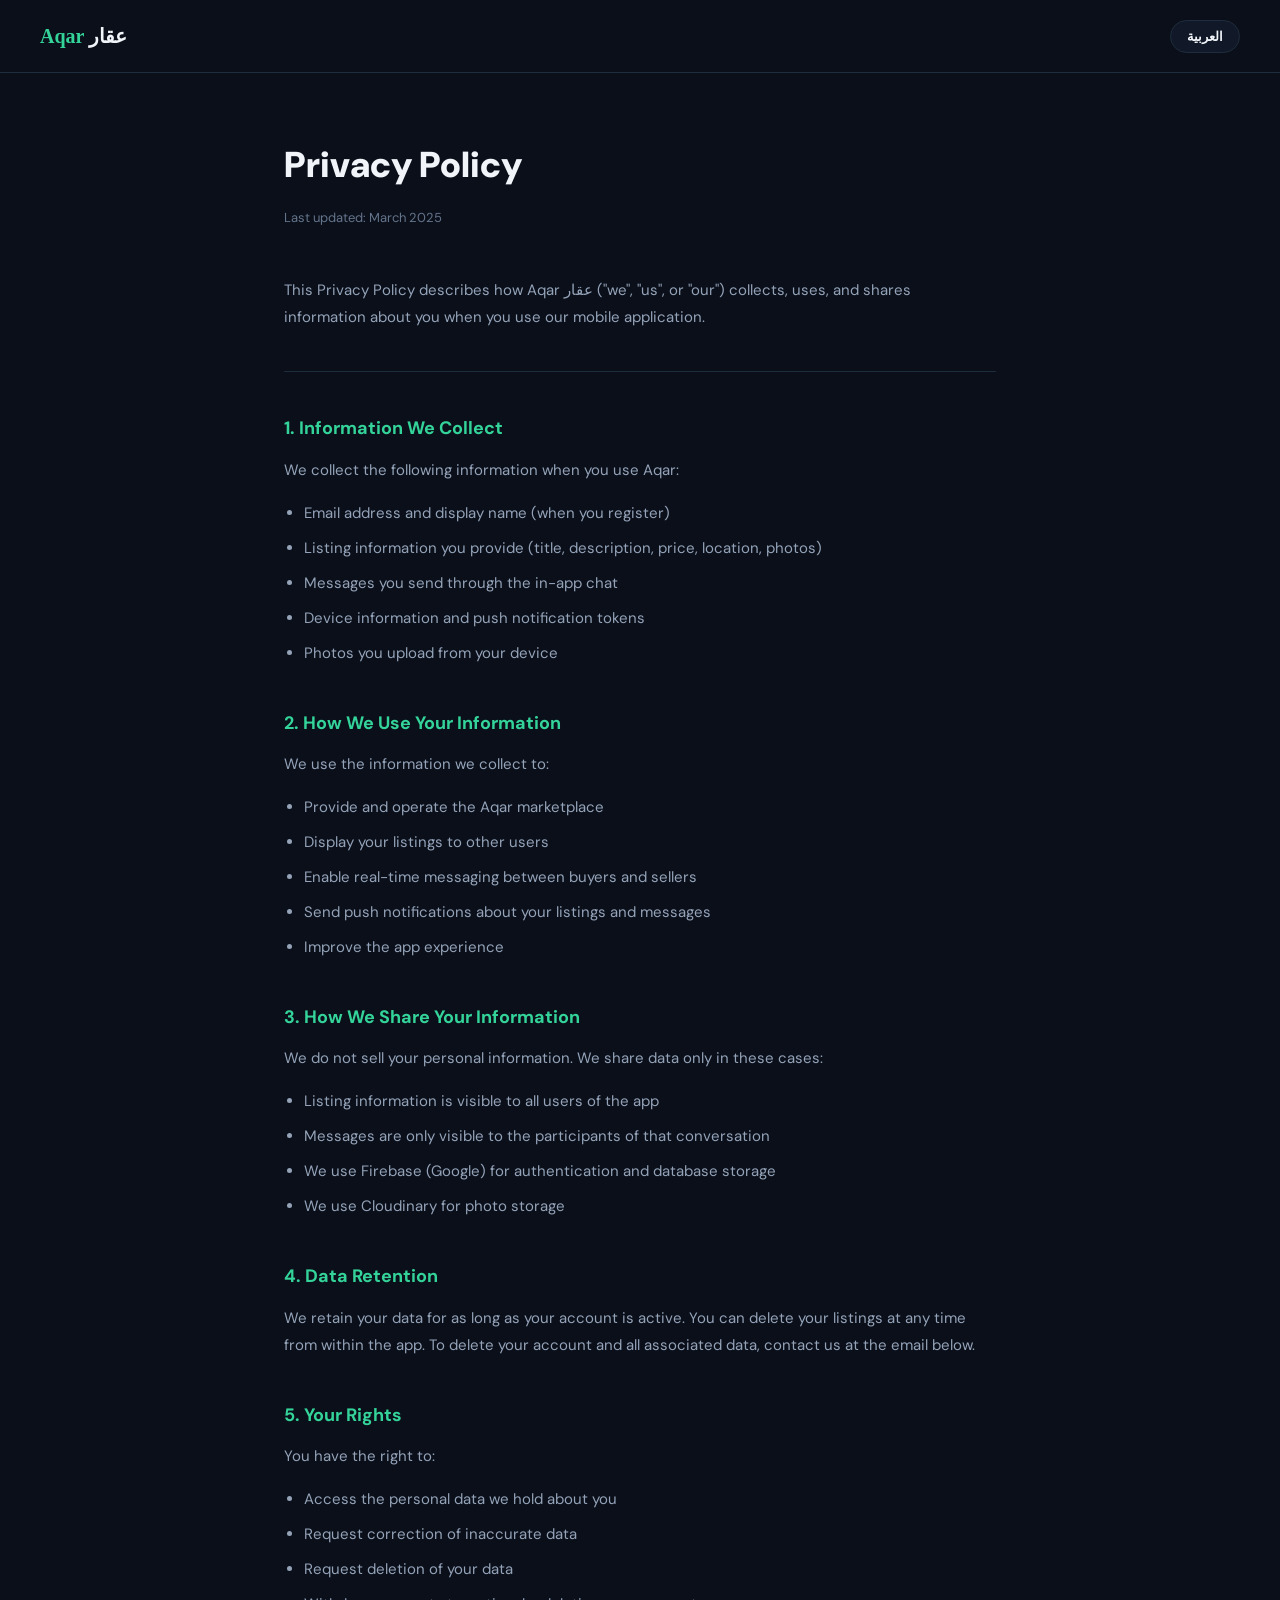
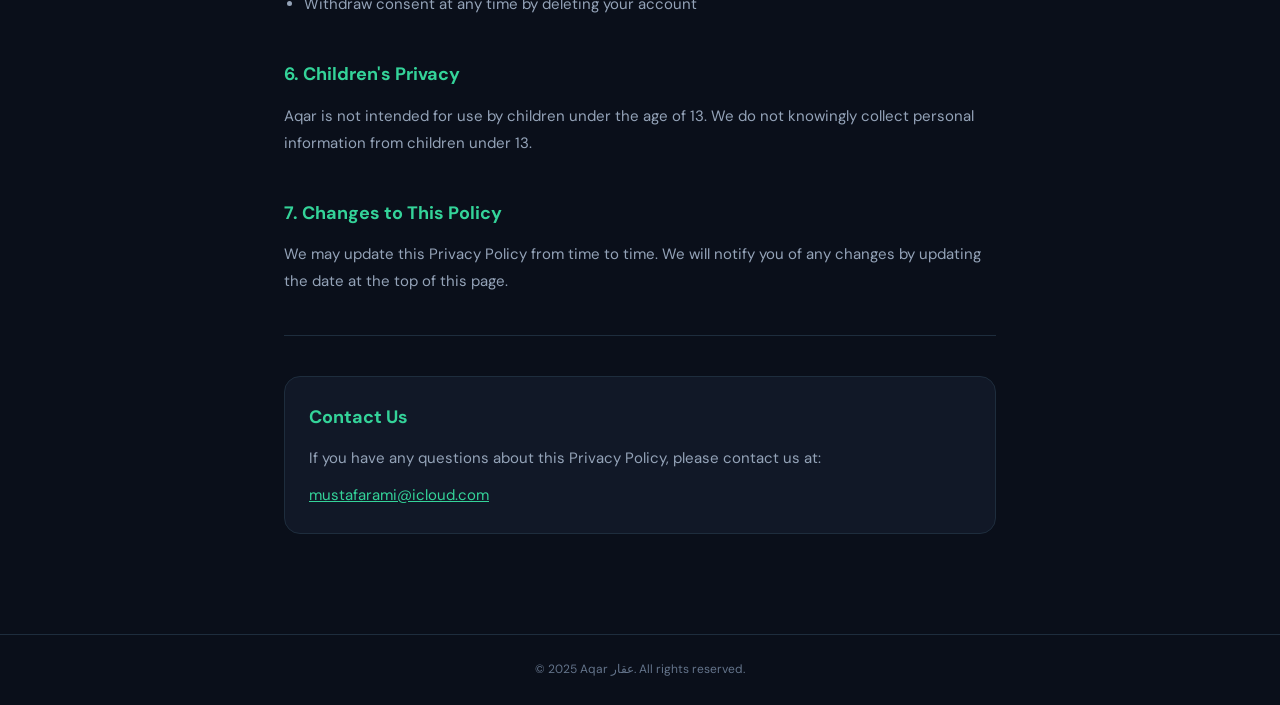
==== privacy.html @ ce07e8a4 "Add privacy policy" ====
<!DOCTYPE html>
<html lang="en" dir="ltr">
<head>
  <meta charset="UTF-8" />
  <meta name="viewport" content="width=device-width, initial-scale=1.0" />
  <title>Privacy Policy — Aqar عقار</title>
  <link href="https://fonts.googleapis.com/css2?family=DM+Sans:wght@300;400;500;600;700&family=Noto+Kufi+Arabic:wght@400;600;700&display=swap" rel="stylesheet">
  <style>
    *, *::before, *::after { box-sizing: border-box; margin: 0; padding: 0; }

    :root {
      --bg: #0a0f1a;
      --card: #111827;
      --border: #1e2d3d;
      --primary: #34d399;
      --text: #f1f5f9;
      --muted: #64748b;
    }

    body {
      background: var(--bg);
      color: var(--text);
      font-family: 'DM Sans', sans-serif;
      line-height: 1.8;
    }

    body.ar {
      font-family: 'Noto Kufi Arabic', sans-serif;
      direction: rtl;
    }

    nav {
      display: flex; align-items: center; justify-content: space-between;
      padding: 18px 40px;
      background: rgba(10,15,26,0.95);
      border-bottom: 1px solid var(--border);
      direction: ltr;
    }

    .nav-logo {
      font-family: 'Georgia', serif;
      font-size: 20px; font-weight: 900;
      color: var(--primary); text-decoration: none;
    }
    .nav-logo span { color: var(--text); }

    .lang-btn {
      background: var(--card); border: 1px solid var(--border);
      color: var(--text); padding: 7px 16px; border-radius: 100px;
      font-size: 13px; font-weight: 600; cursor: pointer;
      font-family: inherit;
    }
    .lang-btn:hover { border-color: var(--primary); }

    .container {
      max-width: 760px;
      margin: 0 auto;
      padding: 60px 24px 100px;
    }

    .page-title {
      font-size: 36px; font-weight: 900;
      margin-bottom: 8px; color: var(--text);
    }

    .page-date {
      font-size: 13px; color: var(--muted);
      margin-bottom: 48px;
    }

    h2 {
      font-size: 18px; font-weight: 700;
      color: var(--primary);
      margin-top: 40px; margin-bottom: 12px;
    }

    p {
      font-size: 15px; color: #94a3b8;
      margin-bottom: 16px;
    }

    ul {
      margin: 0 0 16px 20px;
      color: #94a3b8;
      font-size: 15px;
    }
    body.ar ul { margin: 0 20px 16px 0; }

    li { margin-bottom: 8px; }

    .divider {
      border: none;
      border-top: 1px solid var(--border);
      margin: 40px 0;
    }

    a { color: var(--primary); }

    .contact-box {
      background: var(--card);
      border: 1px solid var(--border);
      border-radius: 16px;
      padding: 24px;
      margin-top: 40px;
    }

    .contact-box p { margin: 0; }

    footer {
      text-align: center;
      padding: 24px;
      border-top: 1px solid var(--border);
      font-size: 12px;
      color: var(--muted);
    }
  </style>
</head>
<body>

  <nav>
    <a href="index.html" class="nav-logo">Aqar <span>عقار</span></a>
    <button class="lang-btn" onclick="toggleLang()" id="langBtn">العربية</button>
  </nav>

  <div class="container">

    <div class="page-title" data-en="Privacy Policy" data-ar="سياسة الخصوصية">Privacy Policy</div>
    <div class="page-date" data-en="Last updated: March 2025" data-ar="آخر تحديث: مارس 2025">Last updated: March 2025</div>

    <p data-en="This Privacy Policy describes how Aqar عقار ('we', 'us', or 'our') collects, uses, and shares information about you when you use our mobile application." data-ar="تصف سياسة الخصوصية هذه كيفية جمع تطبيق عقار ('نحن') للمعلومات واستخدامها ومشاركتها عند استخدامك للتطبيق.">
      This Privacy Policy describes how Aqar عقار ("we", "us", or "our") collects, uses, and shares information about you when you use our mobile application.
    </p>

    <hr class="divider" />

    <h2 data-en="1. Information We Collect" data-ar="1. المعلومات التي نجمعها">1. Information We Collect</h2>
    <p data-en="We collect the following information when you use Aqar:" data-ar="نجمع المعلومات التالية عند استخدامك لعقار:">We collect the following information when you use Aqar:</p>
    <ul>
      <li data-en="Email address and display name (when you register)" data-ar="عنوان البريد الإلكتروني والاسم المعروض (عند التسجيل)">Email address and display name (when you register)</li>
      <li data-en="Listing information you provide (title, description, price, location, photos)" data-ar="معلومات الإعلان التي تقدمها (العنوان، الوصف، السعر، الموقع، الصور)">Listing information you provide (title, description, price, location, photos)</li>
      <li data-en="Messages you send through the in-app chat" data-ar="الرسائل التي ترسلها عبر المحادثات داخل التطبيق">Messages you send through the in-app chat</li>
      <li data-en="Device information and push notification tokens" data-ar="معلومات الجهاز ورموز الإشعارات">Device information and push notification tokens</li>
      <li data-en="Photos you upload from your device" data-ar="الصور التي تحملها من جهازك">Photos you upload from your device</li>
    </ul>

    <h2 data-en="2. How We Use Your Information" data-ar="2. كيف نستخدم معلوماتك">2. How We Use Your Information</h2>
    <p data-en="We use the information we collect to:" data-ar="نستخدم المعلومات التي نجمعها من أجل:">We use the information we collect to:</p>
    <ul>
      <li data-en="Provide and operate the Aqar marketplace" data-ar="تقديم وتشغيل منصة عقار">Provide and operate the Aqar marketplace</li>
      <li data-en="Display your listings to other users" data-ar="عرض إعلاناتك للمستخدمين الآخرين">Display your listings to other users</li>
      <li data-en="Enable real-time messaging between buyers and sellers" data-ar="تمكين المراسلة الفورية بين المشترين والبائعين">Enable real-time messaging between buyers and sellers</li>
      <li data-en="Send push notifications about your listings and messages" data-ar="إرسال إشعارات حول إعلاناتك ورسائلك">Send push notifications about your listings and messages</li>
      <li data-en="Improve the app experience" data-ar="تحسين تجربة التطبيق">Improve the app experience</li>
    </ul>

    <h2 data-en="3. How We Share Your Information" data-ar="3. كيف نشارك معلوماتك">3. How We Share Your Information</h2>
    <p data-en="We do not sell your personal information. We share data only in these cases:" data-ar="لا نبيع معلوماتك الشخصية. نشارك البيانات فقط في هذه الحالات:">We do not sell your personal information. We share data only in these cases:</p>
    <ul>
      <li data-en="Listing information is visible to all users of the app" data-ar="معلومات الإعلان مرئية لجميع مستخدمي التطبيق">Listing information is visible to all users of the app</li>
      <li data-en="Messages are only visible to the participants of that conversation" data-ar="الرسائل مرئية فقط للمشاركين في تلك المحادثة">Messages are only visible to the participants of that conversation</li>
      <li data-en="We use Firebase (Google) for authentication and database storage" data-ar="نستخدم Firebase (Google) للمصادقة وتخزين البيانات">We use Firebase (Google) for authentication and database storage</li>
      <li data-en="We use Cloudinary for photo storage" data-ar="نستخدم Cloudinary لتخزين الصور">We use Cloudinary for photo storage</li>
    </ul>

    <h2 data-en="4. Data Retention" data-ar="4. الاحتفاظ بالبيانات">4. Data Retention</h2>
    <p data-en="We retain your data for as long as your account is active. You can delete your listings at any time from within the app. To delete your account and all associated data, contact us at the email below." data-ar="نحتفظ ببياناتك طالما حسابك نشط. يمكنك حذف إعلاناتك في أي وقت من داخل التطبيق. لحذف حسابك وجميع بياناتك، تواصل معنا عبر البريد الإلكتروني أدناه.">
      We retain your data for as long as your account is active. You can delete your listings at any time from within the app. To delete your account and all associated data, contact us at the email below.
    </p>

    <h2 data-en="5. Your Rights" data-ar="5. حقوقك">5. Your Rights</h2>
    <p data-en="You have the right to:" data-ar="لديك الحق في:">You have the right to:</p>
    <ul>
      <li data-en="Access the personal data we hold about you" data-ar="الوصول إلى بياناتك الشخصية التي نحتفظ بها">Access the personal data we hold about you</li>
      <li data-en="Request correction of inaccurate data" data-ar="طلب تصحيح البيانات غير الدقيقة">Request correction of inaccurate data</li>
      <li data-en="Request deletion of your data" data-ar="طلب حذف بياناتك">Request deletion of your data</li>
      <li data-en="Withdraw consent at any time by deleting your account" data-ar="سحب موافقتك في أي وقت عن طريق حذف حسابك">Withdraw consent at any time by deleting your account</li>
    </ul>

    <h2 data-en="6. Children's Privacy" data-ar="6. خصوصية الأطفال">6. Children's Privacy</h2>
    <p data-en="Aqar is not intended for use by children under the age of 13. We do not knowingly collect personal information from children under 13." data-ar="لا يُخصص تطبيق عقار للأطفال دون سن 13 عامًا. لا نجمع بيانات شخصية من الأطفال دون سن 13 عن قصد.">
      Aqar is not intended for use by children under the age of 13. We do not knowingly collect personal information from children under 13.
    </p>

    <h2 data-en="7. Changes to This Policy" data-ar="7. التغييرات على هذه السياسة">7. Changes to This Policy</h2>
    <p data-en="We may update this Privacy Policy from time to time. We will notify you of any changes by updating the date at the top of this page." data-ar="قد نحدّث سياسة الخصوصية هذه من وقت لآخر. سنخطرك بأي تغييرات عن طريق تحديث التاريخ في أعلى هذه الصفحة.">
      We may update this Privacy Policy from time to time. We will notify you of any changes by updating the date at the top of this page.
    </p>

    <hr class="divider" />

    <div class="contact-box">
      <h2 style="margin-top:0;" data-en="Contact Us" data-ar="تواصل معنا">Contact Us</h2>
      <p data-en="If you have any questions about this Privacy Policy, please contact us at:" data-ar="إذا كان لديك أي أسئلة حول سياسة الخصوصية، تواصل معنا على:">
        If you have any questions about this Privacy Policy, please contact us at:
      </p>
      <p style="margin-top:10px;">
        <a href="mailto:mustafarami@icloud.com">mustafarami@icloud.com</a>
      </p>
    </div>

  </div>

  <footer>
    <span data-en="© 2025 Aqar عقار. All rights reserved." data-ar="© 2025 عقار. جميع الحقوق محفوظة.">© 2025 Aqar عقار. All rights reserved.</span>
  </footer>

  <script>
    let isAr = false;

    function toggleLang() {
      isAr = !isAr;
      const html = document.documentElement;
      const btn = document.getElementById('langBtn');
      html.lang = isAr ? 'ar' : 'en';
      html.dir = isAr ? 'rtl' : 'ltr';
      document.body.classList.toggle('ar', isAr);
      btn.textContent = isAr ? 'English' : 'العربية';
      document.querySelectorAll('[data-en]').forEach(el => {
        el.textContent = isAr ? el.dataset.ar : el.dataset.en;
      });
    }
  </script>
</body>
</html>
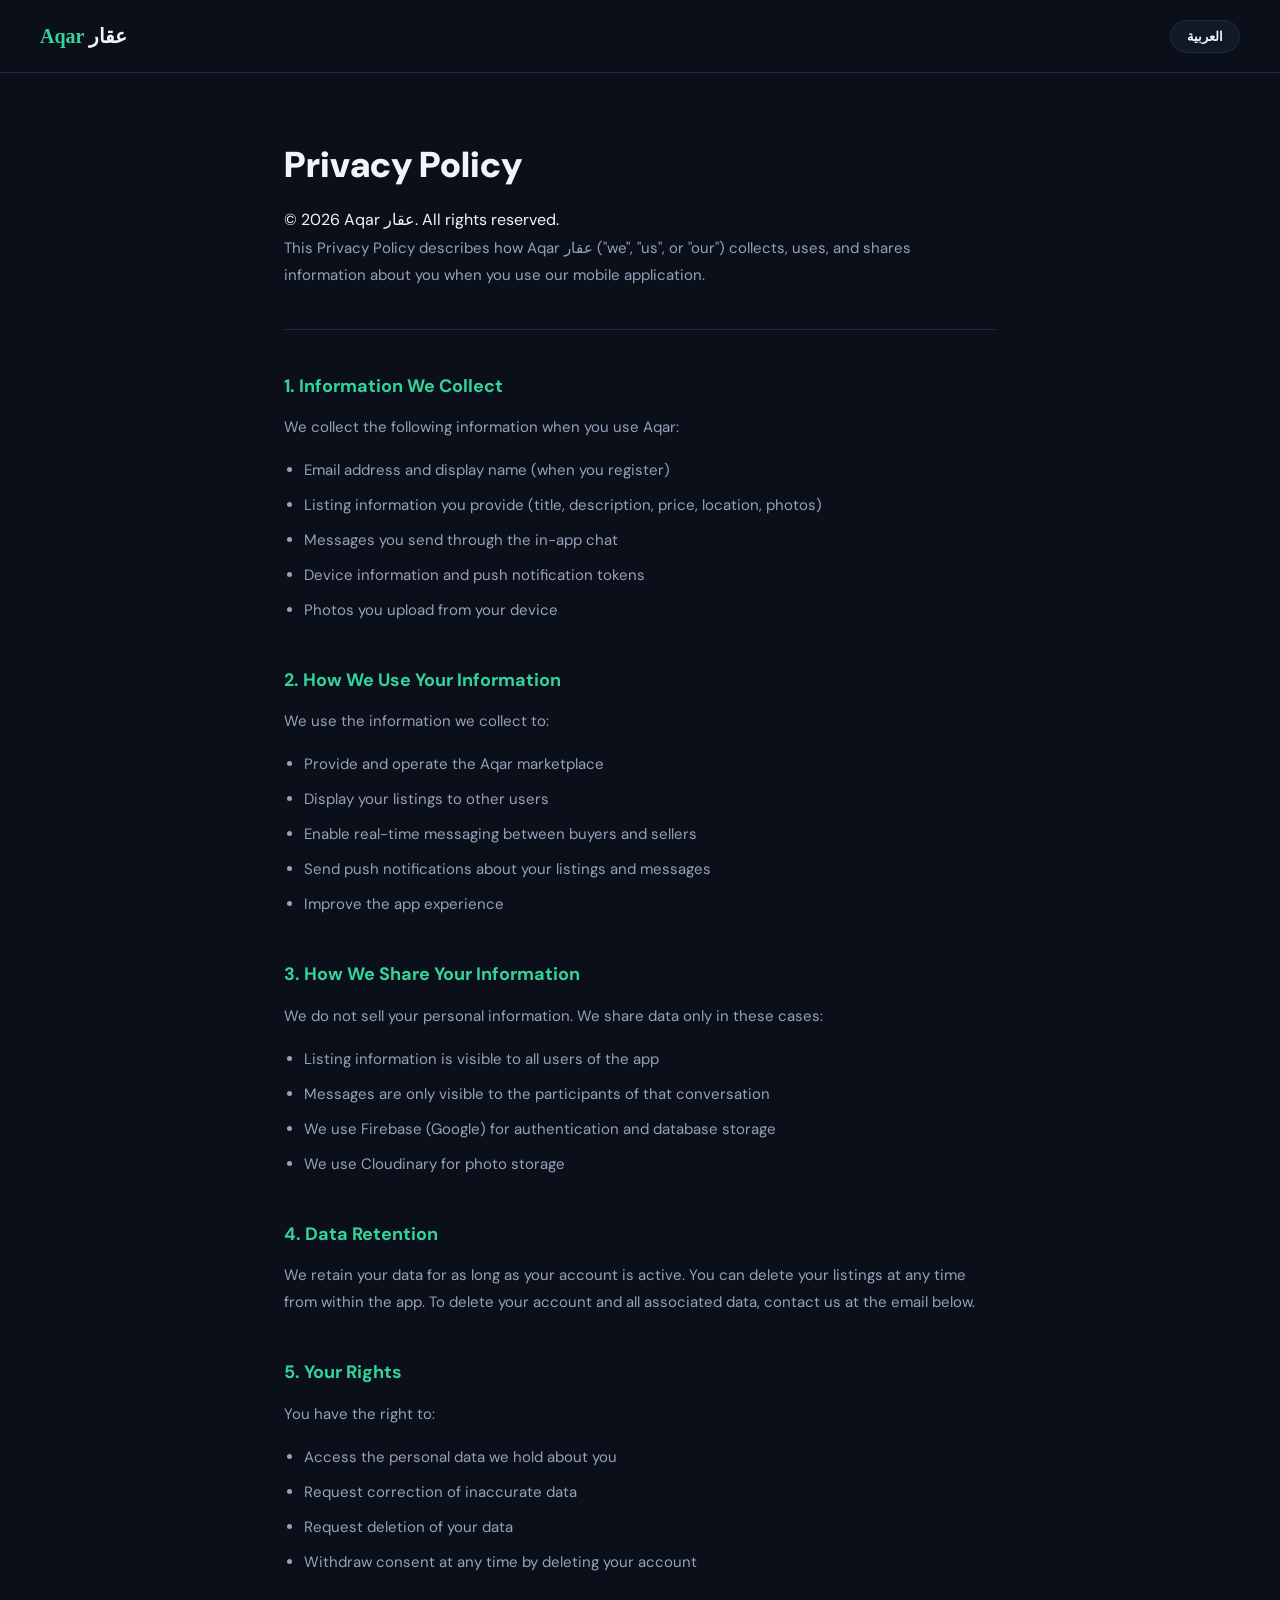
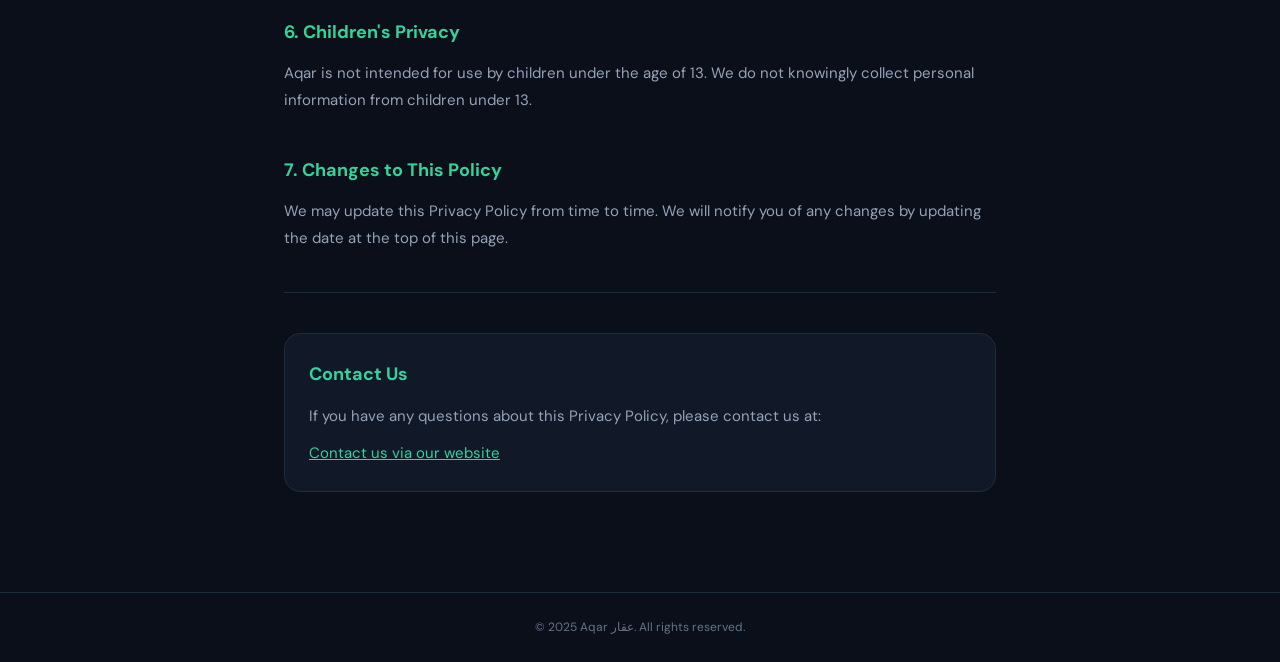
==== commit 2926a483: "Fix contact link and update year to 2026" ====
--- a/privacy.html
+++ b/privacy.html
@@ -125,8 +125,8 @@
   <div class="container">
 
     <div class="page-title" data-en="Privacy Policy" data-ar="سياسة الخصوصية">Privacy Policy</div>
-    <div class="page-date" data-en="Last updated: March 2025" data-ar="آخر تحديث: مارس 2025">Last updated: March 2025</div>
-
+    <span data-en="© 2026 Aqar عقار. All rights reserved." data-ar="© 2026 عقار. جميع الحقوق محفوظة.">© 2026 Aqar عقار. All rights reserved.</span>
+    
     <p data-en="This Privacy Policy describes how Aqar عقار ('we', 'us', or 'our') collects, uses, and shares information about you when you use our mobile application." data-ar="تصف سياسة الخصوصية هذه كيفية جمع تطبيق عقار ('نحن') للمعلومات واستخدامها ومشاركتها عند استخدامك للتطبيق.">
       This Privacy Policy describes how Aqar عقار ("we", "us", or "our") collects, uses, and shares information about you when you use our mobile application.
     </p>
@@ -194,7 +194,7 @@
         If you have any questions about this Privacy Policy, please contact us at:
       </p>
       <p style="margin-top:10px;">
-        <a href="mailto:mustafarami@icloud.com">mustafarami@icloud.com</a>
+        <a href="https://mustafarami.github.io/aqar-website/#contact" style="color:#34d399;" data-en="Contact us via our website" data-ar="تواصل معنا عبر موقعنا">Contact us via our website</a>
       </p>
     </div>
 
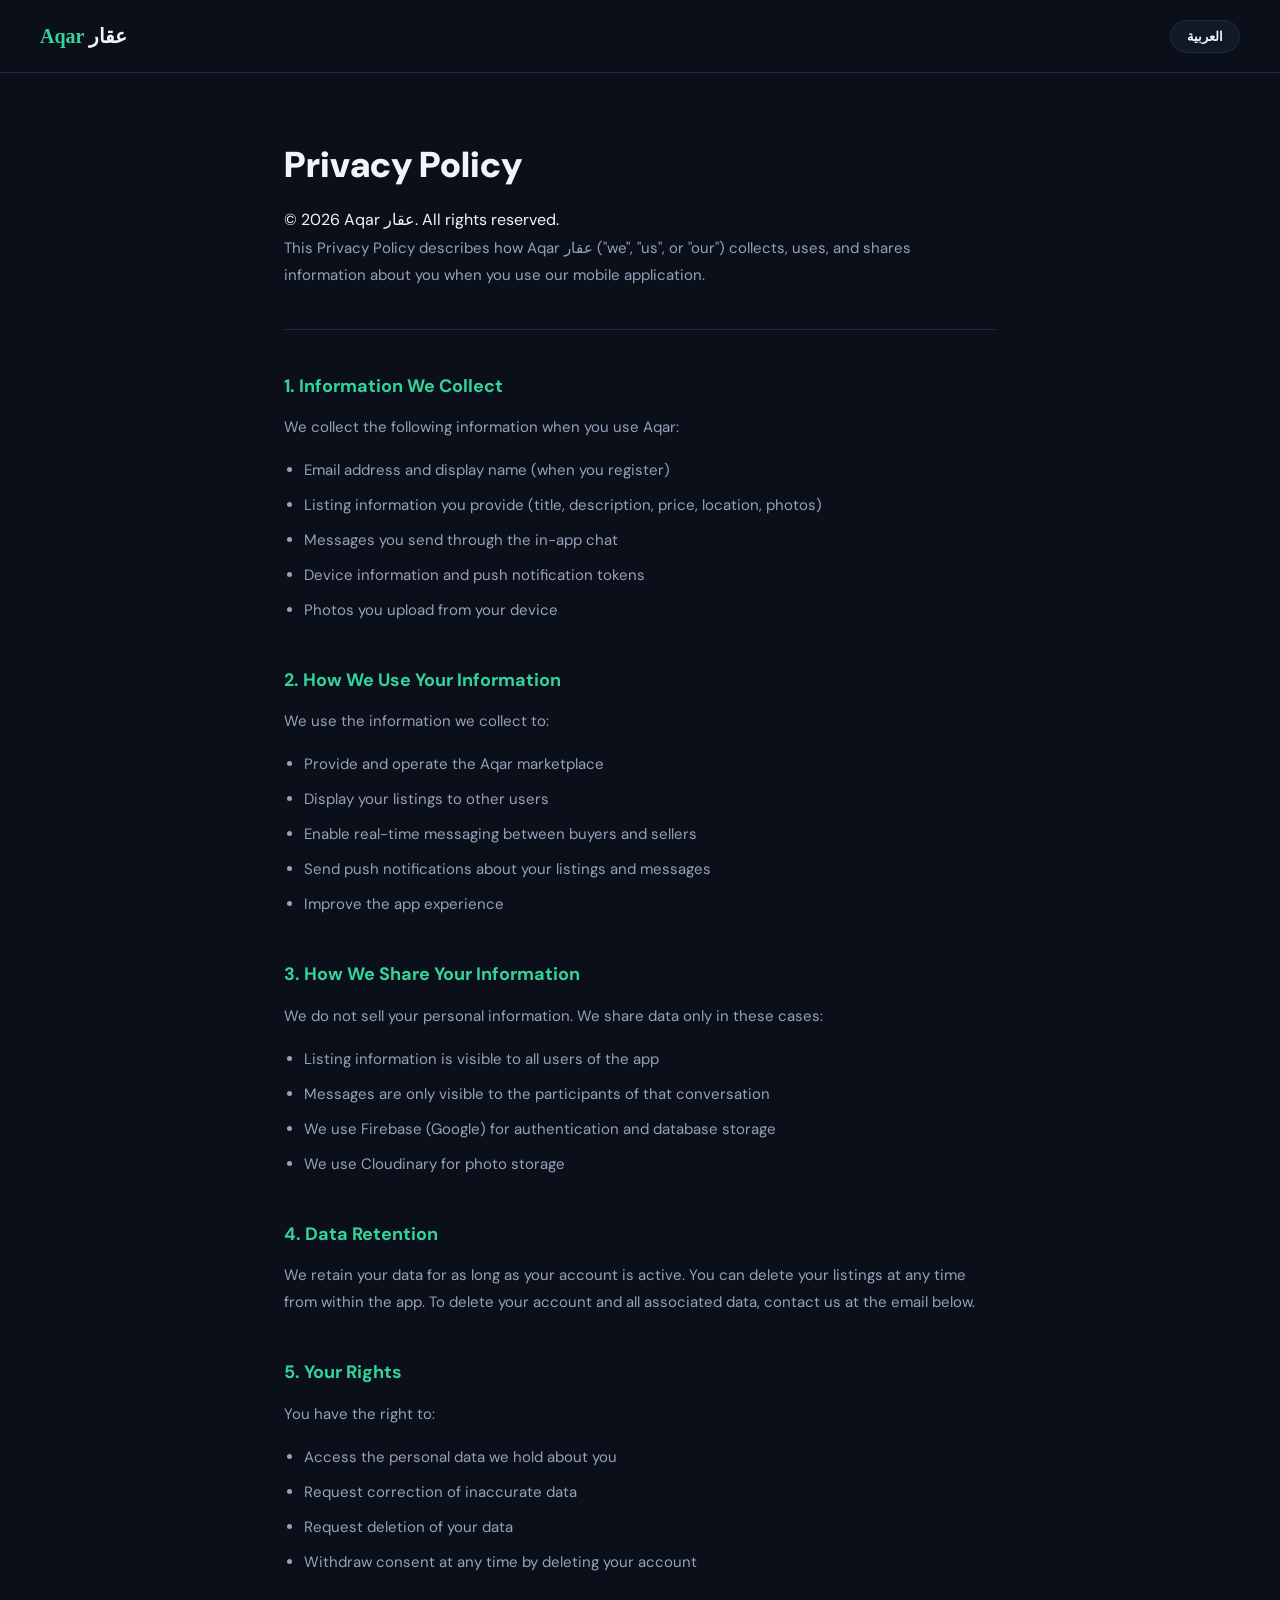
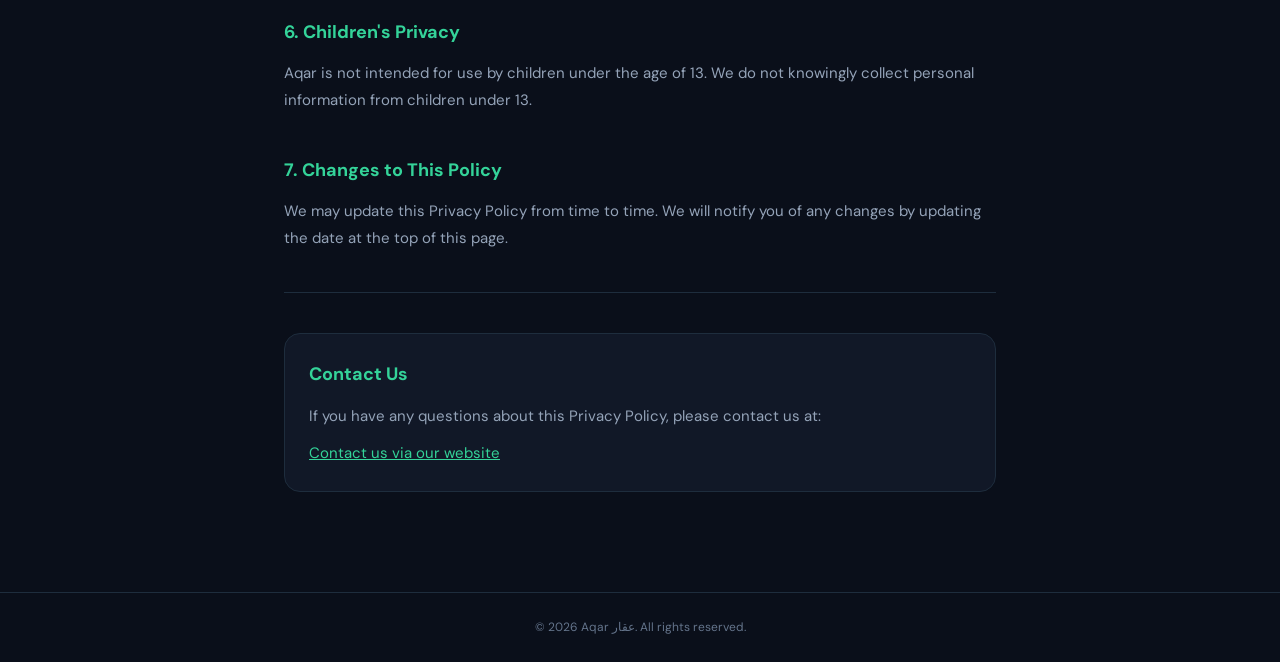
==== commit 716923e1: "tiny fix" ====
--- a/privacy.html
+++ b/privacy.html
@@ -126,7 +126,7 @@
 
     <div class="page-title" data-en="Privacy Policy" data-ar="سياسة الخصوصية">Privacy Policy</div>
     <span data-en="© 2026 Aqar عقار. All rights reserved." data-ar="© 2026 عقار. جميع الحقوق محفوظة.">© 2026 Aqar عقار. All rights reserved.</span>
-    
+
     <p data-en="This Privacy Policy describes how Aqar عقار ('we', 'us', or 'our') collects, uses, and shares information about you when you use our mobile application." data-ar="تصف سياسة الخصوصية هذه كيفية جمع تطبيق عقار ('نحن') للمعلومات واستخدامها ومشاركتها عند استخدامك للتطبيق.">
       This Privacy Policy describes how Aqar عقار ("we", "us", or "our") collects, uses, and shares information about you when you use our mobile application.
     </p>
@@ -201,7 +201,7 @@
   </div>
 
   <footer>
-    <span data-en="© 2025 Aqar عقار. All rights reserved." data-ar="© 2025 عقار. جميع الحقوق محفوظة.">© 2025 Aqar عقار. All rights reserved.</span>
+    <span data-en="© 2026 Aqar عقار. All rights reserved." data-ar="© 2026 عقار. جميع الحقوق محفوظة.">© 2026 Aqar عقار. All rights reserved.</span>
   </footer>
 
   <script>
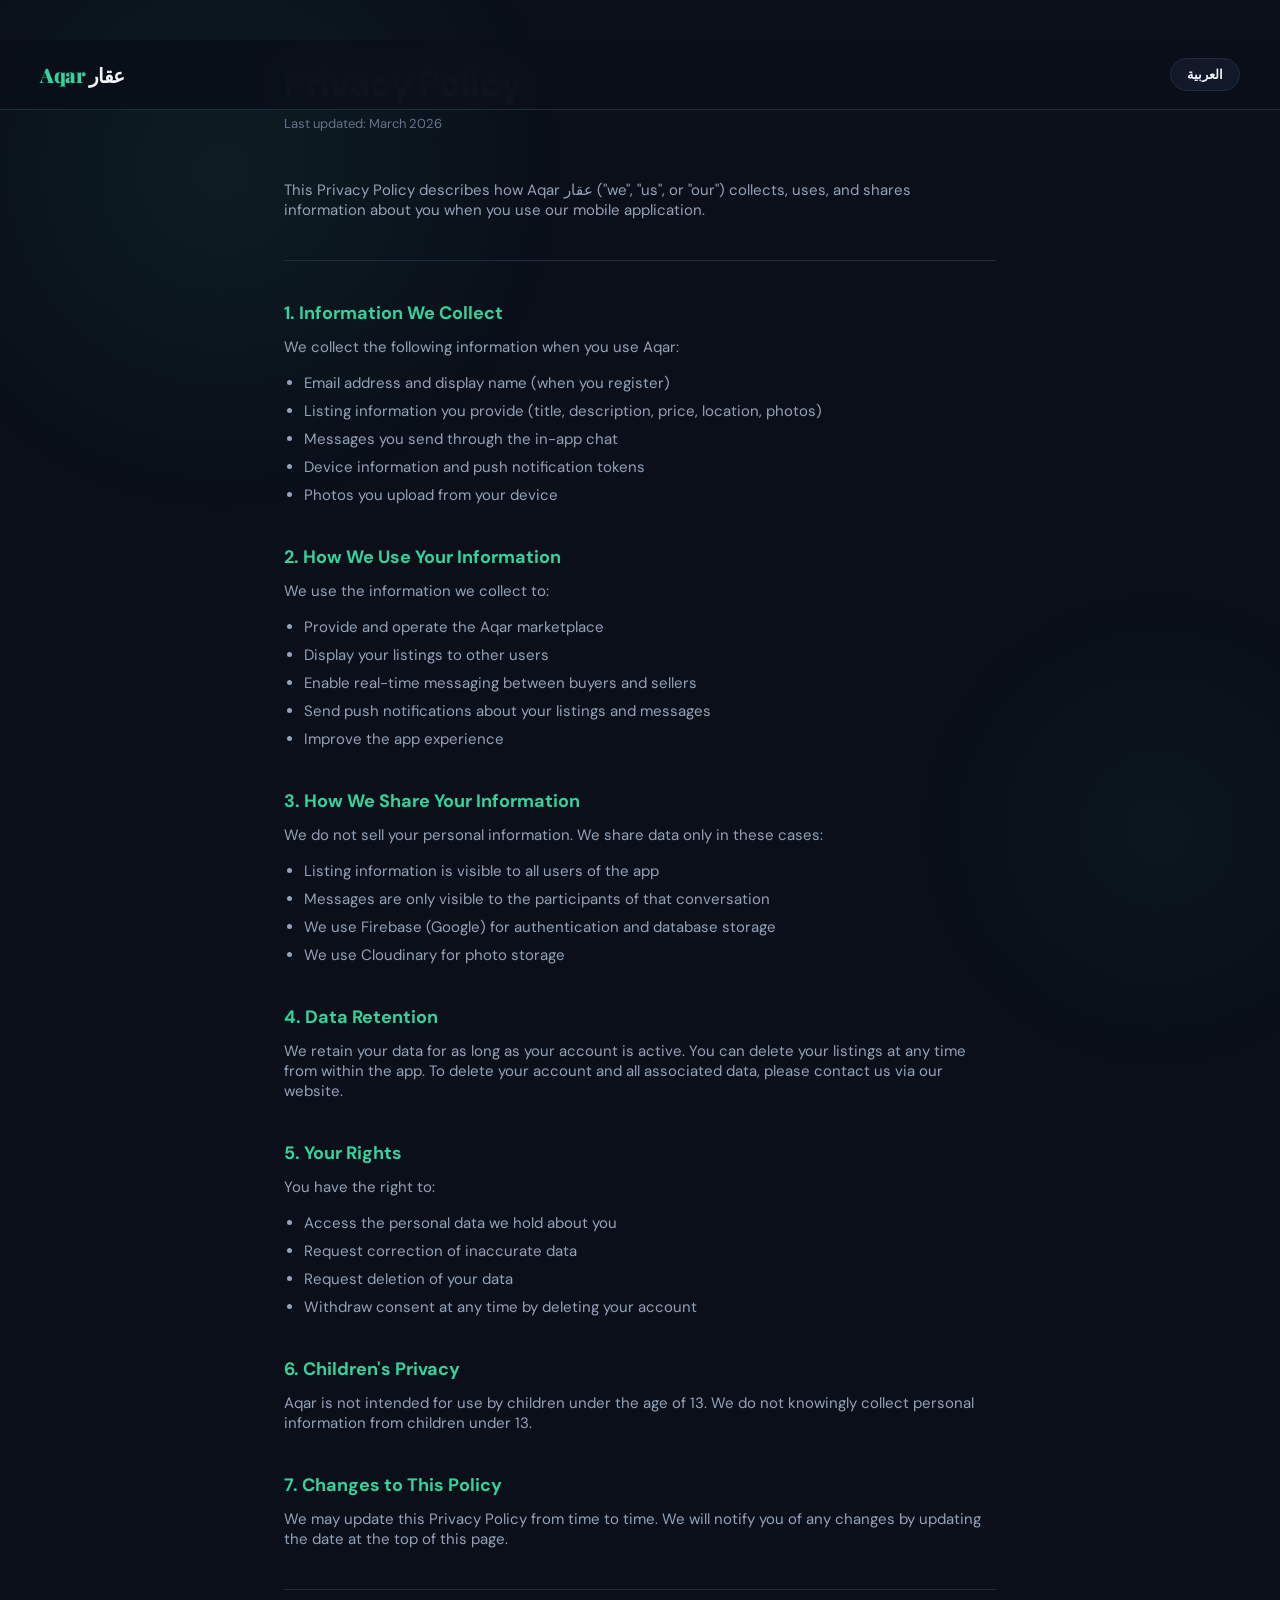
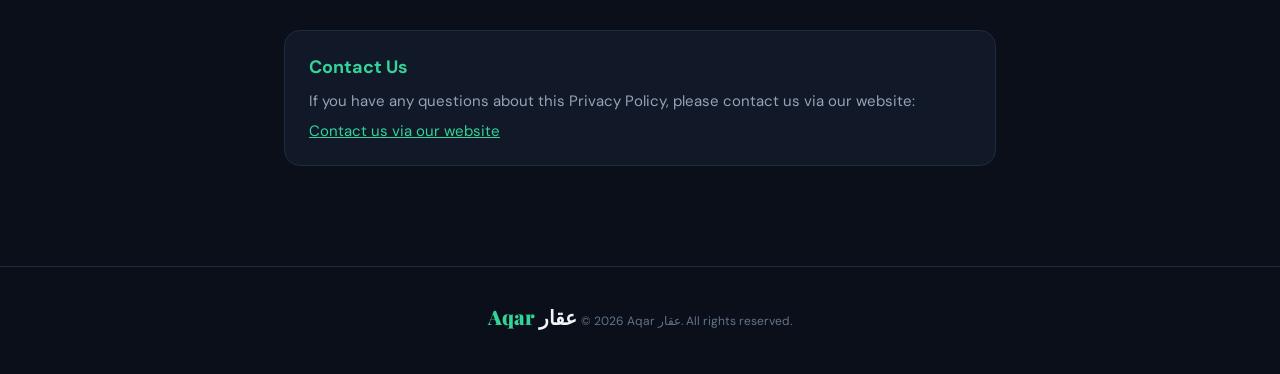
==== commit 54c0450f: "Separate HTML/CSS/JS and add animations" ====
--- a/privacy.html
+++ b/privacy.html
@@ -4,120 +4,12 @@
   <meta charset="UTF-8" />
   <meta name="viewport" content="width=device-width, initial-scale=1.0" />
   <title>Privacy Policy — Aqar عقار</title>
-  <link href="https://fonts.googleapis.com/css2?family=DM+Sans:wght@300;400;500;600;700&family=Noto+Kufi+Arabic:wght@400;600;700&display=swap" rel="stylesheet">
-  <style>
-    *, *::before, *::after { box-sizing: border-box; margin: 0; padding: 0; }
-
-    :root {
-      --bg: #0a0f1a;
-      --card: #111827;
-      --border: #1e2d3d;
-      --primary: #34d399;
-      --text: #f1f5f9;
-      --muted: #64748b;
-    }
-
-    body {
-      background: var(--bg);
-      color: var(--text);
-      font-family: 'DM Sans', sans-serif;
-      line-height: 1.8;
-    }
-
-    body.ar {
-      font-family: 'Noto Kufi Arabic', sans-serif;
-      direction: rtl;
-    }
-
-    nav {
-      display: flex; align-items: center; justify-content: space-between;
-      padding: 18px 40px;
-      background: rgba(10,15,26,0.95);
-      border-bottom: 1px solid var(--border);
-      direction: ltr;
-    }
-
-    .nav-logo {
-      font-family: 'Georgia', serif;
-      font-size: 20px; font-weight: 900;
-      color: var(--primary); text-decoration: none;
-    }
-    .nav-logo span { color: var(--text); }
-
-    .lang-btn {
-      background: var(--card); border: 1px solid var(--border);
-      color: var(--text); padding: 7px 16px; border-radius: 100px;
-      font-size: 13px; font-weight: 600; cursor: pointer;
-      font-family: inherit;
-    }
-    .lang-btn:hover { border-color: var(--primary); }
-
-    .container {
-      max-width: 760px;
-      margin: 0 auto;
-      padding: 60px 24px 100px;
-    }
-
-    .page-title {
-      font-size: 36px; font-weight: 900;
-      margin-bottom: 8px; color: var(--text);
-    }
-
-    .page-date {
-      font-size: 13px; color: var(--muted);
-      margin-bottom: 48px;
-    }
-
-    h2 {
-      font-size: 18px; font-weight: 700;
-      color: var(--primary);
-      margin-top: 40px; margin-bottom: 12px;
-    }
-
-    p {
-      font-size: 15px; color: #94a3b8;
-      margin-bottom: 16px;
-    }
-
-    ul {
-      margin: 0 0 16px 20px;
-      color: #94a3b8;
-      font-size: 15px;
-    }
-    body.ar ul { margin: 0 20px 16px 0; }
-
-    li { margin-bottom: 8px; }
-
-    .divider {
-      border: none;
-      border-top: 1px solid var(--border);
-      margin: 40px 0;
-    }
-
-    a { color: var(--primary); }
-
-    .contact-box {
-      background: var(--card);
-      border: 1px solid var(--border);
-      border-radius: 16px;
-      padding: 24px;
-      margin-top: 40px;
-    }
-
-    .contact-box p { margin: 0; }
-
-    footer {
-      text-align: center;
-      padding: 24px;
-      border-top: 1px solid var(--border);
-      font-size: 12px;
-      color: var(--muted);
-    }
-  </style>
+  <link href="https://fonts.googleapis.com/css2?family=Playfair+Display:wght@700;900&family=DM+Sans:wght@300;400;500;600;700&family=Noto+Kufi+Arabic:wght@400;600;700&display=swap" rel="stylesheet">
+  <link rel="stylesheet" href="style.css">
 </head>
 <body>
 
-  <nav>
+  <nav class="privacy-nav" id="mainNav">
     <a href="index.html" class="nav-logo">Aqar <span>عقار</span></a>
     <button class="lang-btn" onclick="toggleLang()" id="langBtn">العربية</button>
   </nav>
@@ -125,100 +17,89 @@
   <div class="container">
 
     <div class="page-title" data-en="Privacy Policy" data-ar="سياسة الخصوصية">Privacy Policy</div>
-    <span data-en="© 2026 Aqar عقار. All rights reserved." data-ar="© 2026 عقار. جميع الحقوق محفوظة.">© 2026 Aqar عقار. All rights reserved.</span>
+    <div class="page-date" data-en="Last updated: March 2026" data-ar="آخر تحديث: مارس 2026">Last updated: March 2026</div>
 
-    <p data-en="This Privacy Policy describes how Aqar عقار ('we', 'us', or 'our') collects, uses, and shares information about you when you use our mobile application." data-ar="تصف سياسة الخصوصية هذه كيفية جمع تطبيق عقار ('نحن') للمعلومات واستخدامها ومشاركتها عند استخدامك للتطبيق.">
-      This Privacy Policy describes how Aqar عقار ("we", "us", or "our") collects, uses, and shares information about you when you use our mobile application.
-    </p>
+    <div class="privacy-body">
 
-    <hr class="divider" />
+      <p data-en="This Privacy Policy describes how Aqar عقار ('we', 'us', or 'our') collects, uses, and shares information about you when you use our mobile application." data-ar="تصف سياسة الخصوصية هذه كيفية جمع تطبيق عقار ('نحن') للمعلومات واستخدامها ومشاركتها عند استخدامك للتطبيق.">
+        This Privacy Policy describes how Aqar عقار ("we", "us", or "our") collects, uses, and shares information about you when you use our mobile application.
+      </p>
 
-    <h2 data-en="1. Information We Collect" data-ar="1. المعلومات التي نجمعها">1. Information We Collect</h2>
-    <p data-en="We collect the following information when you use Aqar:" data-ar="نجمع المعلومات التالية عند استخدامك لعقار:">We collect the following information when you use Aqar:</p>
-    <ul>
-      <li data-en="Email address and display name (when you register)" data-ar="عنوان البريد الإلكتروني والاسم المعروض (عند التسجيل)">Email address and display name (when you register)</li>
-      <li data-en="Listing information you provide (title, description, price, location, photos)" data-ar="معلومات الإعلان التي تقدمها (العنوان، الوصف، السعر، الموقع، الصور)">Listing information you provide (title, description, price, location, photos)</li>
-      <li data-en="Messages you send through the in-app chat" data-ar="الرسائل التي ترسلها عبر المحادثات داخل التطبيق">Messages you send through the in-app chat</li>
-      <li data-en="Device information and push notification tokens" data-ar="معلومات الجهاز ورموز الإشعارات">Device information and push notification tokens</li>
-      <li data-en="Photos you upload from your device" data-ar="الصور التي تحملها من جهازك">Photos you upload from your device</li>
-    </ul>
+      <hr class="divider" />
 
-    <h2 data-en="2. How We Use Your Information" data-ar="2. كيف نستخدم معلوماتك">2. How We Use Your Information</h2>
-    <p data-en="We use the information we collect to:" data-ar="نستخدم المعلومات التي نجمعها من أجل:">We use the information we collect to:</p>
-    <ul>
-      <li data-en="Provide and operate the Aqar marketplace" data-ar="تقديم وتشغيل منصة عقار">Provide and operate the Aqar marketplace</li>
-      <li data-en="Display your listings to other users" data-ar="عرض إعلاناتك للمستخدمين الآخرين">Display your listings to other users</li>
-      <li data-en="Enable real-time messaging between buyers and sellers" data-ar="تمكين المراسلة الفورية بين المشترين والبائعين">Enable real-time messaging between buyers and sellers</li>
-      <li data-en="Send push notifications about your listings and messages" data-ar="إرسال إشعارات حول إعلاناتك ورسائلك">Send push notifications about your listings and messages</li>
-      <li data-en="Improve the app experience" data-ar="تحسين تجربة التطبيق">Improve the app experience</li>
-    </ul>
+      <h2 data-en="1. Information We Collect" data-ar="1. المعلومات التي نجمعها">1. Information We Collect</h2>
+      <p data-en="We collect the following information when you use Aqar:" data-ar="نجمع المعلومات التالية عند استخدامك لعقار:">We collect the following information when you use Aqar:</p>
+      <ul>
+        <li data-en="Email address and display name (when you register)" data-ar="عنوان البريد الإلكتروني والاسم المعروض (عند التسجيل)">Email address and display name (when you register)</li>
+        <li data-en="Listing information you provide (title, description, price, location, photos)" data-ar="معلومات الإعلان التي تقدمها (العنوان، الوصف، السعر، الموقع، الصور)">Listing information you provide (title, description, price, location, photos)</li>
+        <li data-en="Messages you send through the in-app chat" data-ar="الرسائل التي ترسلها عبر المحادثات داخل التطبيق">Messages you send through the in-app chat</li>
+        <li data-en="Device information and push notification tokens" data-ar="معلومات الجهاز ورموز الإشعارات">Device information and push notification tokens</li>
+        <li data-en="Photos you upload from your device" data-ar="الصور التي تحملها من جهازك">Photos you upload from your device</li>
+      </ul>
 
-    <h2 data-en="3. How We Share Your Information" data-ar="3. كيف نشارك معلوماتك">3. How We Share Your Information</h2>
-    <p data-en="We do not sell your personal information. We share data only in these cases:" data-ar="لا نبيع معلوماتك الشخصية. نشارك البيانات فقط في هذه الحالات:">We do not sell your personal information. We share data only in these cases:</p>
-    <ul>
-      <li data-en="Listing information is visible to all users of the app" data-ar="معلومات الإعلان مرئية لجميع مستخدمي التطبيق">Listing information is visible to all users of the app</li>
-      <li data-en="Messages are only visible to the participants of that conversation" data-ar="الرسائل مرئية فقط للمشاركين في تلك المحادثة">Messages are only visible to the participants of that conversation</li>
-      <li data-en="We use Firebase (Google) for authentication and database storage" data-ar="نستخدم Firebase (Google) للمصادقة وتخزين البيانات">We use Firebase (Google) for authentication and database storage</li>
-      <li data-en="We use Cloudinary for photo storage" data-ar="نستخدم Cloudinary لتخزين الصور">We use Cloudinary for photo storage</li>
-    </ul>
+      <h2 data-en="2. How We Use Your Information" data-ar="2. كيف نستخدم معلوماتك">2. How We Use Your Information</h2>
+      <p data-en="We use the information we collect to:" data-ar="نستخدم المعلومات التي نجمعها من أجل:">We use the information we collect to:</p>
+      <ul>
+        <li data-en="Provide and operate the Aqar marketplace" data-ar="تقديم وتشغيل منصة عقار">Provide and operate the Aqar marketplace</li>
+        <li data-en="Display your listings to other users" data-ar="عرض إعلاناتك للمستخدمين الآخرين">Display your listings to other users</li>
+        <li data-en="Enable real-time messaging between buyers and sellers" data-ar="تمكين المراسلة الفورية بين المشترين والبائعين">Enable real-time messaging between buyers and sellers</li>
+        <li data-en="Send push notifications about your listings and messages" data-ar="إرسال إشعارات حول إعلاناتك ورسائلك">Send push notifications about your listings and messages</li>
+        <li data-en="Improve the app experience" data-ar="تحسين تجربة التطبيق">Improve the app experience</li>
+      </ul>
 
-    <h2 data-en="4. Data Retention" data-ar="4. الاحتفاظ بالبيانات">4. Data Retention</h2>
-    <p data-en="We retain your data for as long as your account is active. You can delete your listings at any time from within the app. To delete your account and all associated data, contact us at the email below." data-ar="نحتفظ ببياناتك طالما حسابك نشط. يمكنك حذف إعلاناتك في أي وقت من داخل التطبيق. لحذف حسابك وجميع بياناتك، تواصل معنا عبر البريد الإلكتروني أدناه.">
-      We retain your data for as long as your account is active. You can delete your listings at any time from within the app. To delete your account and all associated data, contact us at the email below.
-    </p>
+      <h2 data-en="3. How We Share Your Information" data-ar="3. كيف نشارك معلوماتك">3. How We Share Your Information</h2>
+      <p data-en="We do not sell your personal information. We share data only in these cases:" data-ar="لا نبيع معلوماتك الشخصية. نشارك البيانات فقط في هذه الحالات:">We do not sell your personal information. We share data only in these cases:</p>
+      <ul>
+        <li data-en="Listing information is visible to all users of the app" data-ar="معلومات الإعلان مرئية لجميع مستخدمي التطبيق">Listing information is visible to all users of the app</li>
+        <li data-en="Messages are only visible to the participants of that conversation" data-ar="الرسائل مرئية فقط للمشاركين في تلك المحادثة">Messages are only visible to the participants of that conversation</li>
+        <li data-en="We use Firebase (Google) for authentication and database storage" data-ar="نستخدم Firebase (Google) للمصادقة وتخزين البيانات">We use Firebase (Google) for authentication and database storage</li>
+        <li data-en="We use Cloudinary for photo storage" data-ar="نستخدم Cloudinary لتخزين الصور">We use Cloudinary for photo storage</li>
+      </ul>
 
-    <h2 data-en="5. Your Rights" data-ar="5. حقوقك">5. Your Rights</h2>
-    <p data-en="You have the right to:" data-ar="لديك الحق في:">You have the right to:</p>
-    <ul>
-      <li data-en="Access the personal data we hold about you" data-ar="الوصول إلى بياناتك الشخصية التي نحتفظ بها">Access the personal data we hold about you</li>
-      <li data-en="Request correction of inaccurate data" data-ar="طلب تصحيح البيانات غير الدقيقة">Request correction of inaccurate data</li>
-      <li data-en="Request deletion of your data" data-ar="طلب حذف بياناتك">Request deletion of your data</li>
-      <li data-en="Withdraw consent at any time by deleting your account" data-ar="سحب موافقتك في أي وقت عن طريق حذف حسابك">Withdraw consent at any time by deleting your account</li>
-    </ul>
+      <h2 data-en="4. Data Retention" data-ar="4. الاحتفاظ بالبيانات">4. Data Retention</h2>
+      <p data-en="We retain your data for as long as your account is active. You can delete your listings at any time from within the app. To delete your account and all associated data, please contact us via our website." data-ar="نحتفظ ببياناتك طالما حسابك نشط. يمكنك حذف إعلاناتك في أي وقت من داخل التطبيق. لحذف حسابك وجميع بياناتك، تواصل معنا عبر موقعنا.">
+        We retain your data for as long as your account is active. You can delete your listings at any time from within the app. To delete your account and all associated data, please contact us via our website.
+      </p>
 
-    <h2 data-en="6. Children's Privacy" data-ar="6. خصوصية الأطفال">6. Children's Privacy</h2>
-    <p data-en="Aqar is not intended for use by children under the age of 13. We do not knowingly collect personal information from children under 13." data-ar="لا يُخصص تطبيق عقار للأطفال دون سن 13 عامًا. لا نجمع بيانات شخصية من الأطفال دون سن 13 عن قصد.">
-      Aqar is not intended for use by children under the age of 13. We do not knowingly collect personal information from children under 13.
-    </p>
+      <h2 data-en="5. Your Rights" data-ar="5. حقوقك">5. Your Rights</h2>
+      <p data-en="You have the right to:" data-ar="لديك الحق في:">You have the right to:</p>
+      <ul>
+        <li data-en="Access the personal data we hold about you" data-ar="الوصول إلى بياناتك الشخصية التي نحتفظ بها">Access the personal data we hold about you</li>
+        <li data-en="Request correction of inaccurate data" data-ar="طلب تصحيح البيانات غير الدقيقة">Request correction of inaccurate data</li>
+        <li data-en="Request deletion of your data" data-ar="طلب حذف بياناتك">Request deletion of your data</li>
+        <li data-en="Withdraw consent at any time by deleting your account" data-ar="سحب موافقتك في أي وقت عن طريق حذف حسابك">Withdraw consent at any time by deleting your account</li>
+      </ul>
 
-    <h2 data-en="7. Changes to This Policy" data-ar="7. التغييرات على هذه السياسة">7. Changes to This Policy</h2>
-    <p data-en="We may update this Privacy Policy from time to time. We will notify you of any changes by updating the date at the top of this page." data-ar="قد نحدّث سياسة الخصوصية هذه من وقت لآخر. سنخطرك بأي تغييرات عن طريق تحديث التاريخ في أعلى هذه الصفحة.">
-      We may update this Privacy Policy from time to time. We will notify you of any changes by updating the date at the top of this page.
-    </p>
+      <h2 data-en="6. Children's Privacy" data-ar="6. خصوصية الأطفال">6. Children's Privacy</h2>
+      <p data-en="Aqar is not intended for use by children under the age of 13. We do not knowingly collect personal information from children under 13." data-ar="لا يُخصص تطبيق عقار للأطفال دون سن 13 عامًا. لا نجمع بيانات شخصية من الأطفال دون سن 13 عن قصد.">
+        Aqar is not intended for use by children under the age of 13. We do not knowingly collect personal information from children under 13.
+      </p>
 
-    <hr class="divider" />
+      <h2 data-en="7. Changes to This Policy" data-ar="7. التغييرات على هذه السياسة">7. Changes to This Policy</h2>
+      <p data-en="We may update this Privacy Policy from time to time. We will notify you of any changes by updating the date at the top of this page." data-ar="قد نحدّث سياسة الخصوصية هذه من وقت لآخر. سنخطرك بأي تغييرات عن طريق تحديث التاريخ في أعلى هذه الصفحة.">
+        We may update this Privacy Policy from time to time. We will notify you of any changes by updating the date at the top of this page.
+      </p>
 
-    <div class="contact-box">
-      <h2 style="margin-top:0;" data-en="Contact Us" data-ar="تواصل معنا">Contact Us</h2>
-      <p data-en="If you have any questions about this Privacy Policy, please contact us at:" data-ar="إذا كان لديك أي أسئلة حول سياسة الخصوصية، تواصل معنا على:">
-        If you have any questions about this Privacy Policy, please contact us at:
-      </p>
-      <p style="margin-top:10px;">
-        <a href="https://mustafarami.github.io/aqar-website/#contact" style="color:#34d399;" data-en="Contact us via our website" data-ar="تواصل معنا عبر موقعنا">Contact us via our website</a>
-      </p>
+      <hr class="divider" />
+
+      <div class="contact-box">
+        <h2 style="margin-top:0;" data-en="Contact Us" data-ar="تواصل معنا">Contact Us</h2>
+        <p data-en="If you have any questions about this Privacy Policy, please contact us via our website:" data-ar="إذا كان لديك أي أسئلة حول سياسة الخصوصية، تواصل معنا عبر موقعنا:">
+          If you have any questions about this Privacy Policy, please contact us via our website:
+        </p>
+        <p style="margin-top:10px;">
+          <a href="https://mustafarami.github.io/aqar-website/#contact" data-en="Contact us via our website" data-ar="تواصل معنا عبر موقعنا">Contact us via our website</a>
+        </p>
+      </div>
+
     </div>
-
   </div>
 
   <footer>
-    <span data-en="© 2026 Aqar عقار. All rights reserved." data-ar="© 2026 عقار. جميع الحقوق محفوظة.">© 2026 Aqar عقار. All rights reserved.</span>
+    <div class="footer-logo">Aqar <span>عقار</span></div>
+    <span class="footer-text" data-en="© 2026 Aqar عقار. All rights reserved." data-ar="© 2026 عقار. جميع الحقوق محفوظة.">© 2026 Aqar عقار. All rights reserved.</span>
   </footer>
 
-  <script>
-    let isAr = false;
-
-    function toggleLang() {
-      isAr = !isAr;
-      const html = document.documentElement;
-      const btn = document.getElementById('langBtn');
-      html.lang = isAr ? 'ar' : 'en';
-      html.dir = isAr ? 'rtl' : 'ltr';
-      document.body.classList.toggle('ar', isAr);
-      btn.textContent = isAr ? 'English' : 'العربية';
-      document.querySelectorAll('[data-en]').forEach(el => {
-        el.textContent = isAr ? el.dataset.ar : el.dataset.en;
-      });
-    }
-  </script>
+  <script src="main.js"></script>
 </body>
 </html>
--- a/style.css
+++ b/style.css
@@ -0,0 +1,569 @@
+/* ============================================
+   AQAR عقار — Global Stylesheet
+   ============================================ */
+
+*, *::before, *::after { box-sizing: border-box; margin: 0; padding: 0; }
+
+:root {
+  --bg: #0a0f1a;
+  --card: #111827;
+  --border: #1e2d3d;
+  --primary: #34d399;
+  --primary-glow: rgba(52, 211, 153, 0.15);
+  --text: #f1f5f9;
+  --muted: #64748b;
+  --subtle: #111827;
+}
+
+html { scroll-behavior: smooth; }
+
+body {
+  background: var(--bg);
+  color: var(--text);
+  font-family: 'DM Sans', sans-serif;
+  overflow-x: hidden;
+}
+
+body.ar {
+  font-family: 'Noto Kufi Arabic', sans-serif;
+  direction: rtl;
+}
+
+/* ── Ambient background glow ── */
+body::before {
+  content: '';
+  position: fixed; top: -20%; left: -10%;
+  width: 700px; height: 700px;
+  background: radial-gradient(circle, rgba(52,211,153,0.07) 0%, transparent 70%);
+  pointer-events: none; z-index: 0;
+  animation: ambientDrift 12s ease-in-out infinite alternate;
+}
+body::after {
+  content: '';
+  position: fixed; bottom: -20%; right: -10%;
+  width: 500px; height: 500px;
+  background: radial-gradient(circle, rgba(52,211,153,0.04) 0%, transparent 70%);
+  pointer-events: none; z-index: 0;
+  animation: ambientDrift 16s ease-in-out infinite alternate-reverse;
+}
+
+@keyframes ambientDrift {
+  from { transform: translate(0, 0); }
+  to   { transform: translate(40px, 30px); }
+}
+
+/* ============================================
+   COMING SOON BANNER
+   ============================================ */
+#topBanner {
+  background: linear-gradient(90deg, #064e35, #065f46, #064e35);
+  background-size: 200% 100%;
+  text-align: center;
+  padding: 0 24px;
+  height: 40px;
+  line-height: 40px;
+  font-size: 13px;
+  font-weight: 600;
+  color: #34d399;
+  letter-spacing: 0.5px;
+  position: fixed;
+  top: 0; left: 0; right: 0;
+  z-index: 101;
+  animation: bannerShimmer 4s ease-in-out infinite;
+}
+
+@keyframes bannerShimmer {
+  0%, 100% { background-position: 0% 50%; }
+  50%       { background-position: 100% 50%; }
+}
+
+/* ============================================
+   NAV — always LTR so logo stays top-left
+   ============================================ */
+nav {
+  position: fixed; top: 40px; left: 0; right: 0; z-index: 100;
+  display: flex; align-items: center; justify-content: space-between;
+  padding: 18px 40px;
+  background: rgba(10,15,26,0.7);
+  backdrop-filter: blur(24px);
+  -webkit-backdrop-filter: blur(24px);
+  border-bottom: 1px solid rgba(255,255,255,0.05);
+  direction: ltr;
+  transition: background 0.3s ease, box-shadow 0.3s ease;
+}
+
+nav.scrolled {
+  background: rgba(10,15,26,0.95);
+  box-shadow: 0 4px 30px rgba(0,0,0,0.3);
+}
+
+.nav-logo {
+  font-family: 'Playfair Display', serif;
+  font-size: 20px; font-weight: 900;
+  color: var(--primary); letter-spacing: -0.5px;
+  text-decoration: none;
+  transition: opacity 0.2s;
+}
+.nav-logo:hover { opacity: 0.8; }
+.nav-logo span { color: var(--text); }
+
+.nav-right { display: flex; align-items: center; gap: 12px; }
+
+.nav-links { display: flex; gap: 28px; list-style: none; }
+.nav-links a {
+  color: var(--muted); text-decoration: none;
+  font-size: 14px; font-weight: 500;
+  transition: color 0.2s;
+  position: relative;
+}
+.nav-links a::after {
+  content: '';
+  position: absolute; bottom: -3px; left: 0; right: 0;
+  height: 1px; background: var(--primary);
+  transform: scaleX(0); transform-origin: left;
+  transition: transform 0.25s ease;
+}
+.nav-links a:hover { color: var(--text); }
+.nav-links a:hover::after { transform: scaleX(1); }
+
+.lang-btn {
+  background: var(--card); border: 1px solid var(--border);
+  color: var(--text); padding: 7px 16px; border-radius: 100px;
+  font-size: 13px; font-weight: 600; cursor: pointer;
+  transition: border-color 0.2s, background 0.2s; font-family: inherit;
+}
+.lang-btn:hover { border-color: var(--primary); background: rgba(52,211,153,0.06); }
+
+.nav-cta {
+  background: var(--primary); color: #000;
+  border: none; padding: 9px 20px; border-radius: 100px;
+  font-weight: 700; font-size: 13px; cursor: pointer;
+  text-decoration: none;
+  transition: opacity 0.2s, transform 0.2s, box-shadow 0.2s;
+  box-shadow: 0 0 0 rgba(52,211,153,0);
+}
+.nav-cta:hover {
+  opacity: 0.9;
+  transform: translateY(-1px);
+  box-shadow: 0 4px 20px rgba(52,211,153,0.3);
+}
+
+/* ============================================
+   HERO
+   ============================================ */
+.hero {
+  min-height: 100vh;
+  display: flex; flex-direction: column;
+  align-items: center; justify-content: center;
+  text-align: center; padding: 170px 24px 80px;
+  position: relative; z-index: 1;
+}
+
+.hero-title {
+  font-family: 'Playfair Display', serif;
+  font-size: clamp(44px, 8vw, 86px);
+  font-weight: 900; line-height: 1.05;
+  letter-spacing: -2px; margin-bottom: 10px;
+  animation: fadeUp 0.7s cubic-bezier(0.22,1,0.36,1) both;
+}
+body.ar .hero-title {
+  font-family: 'Noto Kufi Arabic', sans-serif; letter-spacing: 0;
+}
+.hero-title-ar { display: block; color: var(--primary); }
+
+.hero-sub {
+  font-size: clamp(15px, 2.5vw, 18px);
+  color: var(--muted); max-width: 500px;
+  line-height: 1.8; margin: 0 auto 44px;
+  animation: fadeUp 0.7s cubic-bezier(0.22,1,0.36,1) 0.12s both;
+}
+
+.hero-buttons {
+  display: flex; gap: 14px; flex-wrap: wrap;
+  justify-content: center;
+  animation: fadeUp 0.7s cubic-bezier(0.22,1,0.36,1) 0.22s both;
+}
+
+.btn-primary {
+  background: var(--primary); color: #000;
+  padding: 14px 28px; border-radius: 100px;
+  font-weight: 700; font-size: 15px; text-decoration: none;
+  transition: opacity 0.2s, transform 0.2s, box-shadow 0.2s;
+  box-shadow: 0 0 30px rgba(52,211,153,0.2);
+}
+.btn-primary:hover {
+  opacity: 0.88;
+  transform: translateY(-2px);
+  box-shadow: 0 8px 32px rgba(52,211,153,0.35);
+}
+
+.btn-secondary {
+  background: transparent; color: var(--text);
+  padding: 14px 28px; border-radius: 100px;
+  font-weight: 600; font-size: 15px; text-decoration: none;
+  border: 1px solid var(--border);
+  transition: border-color 0.2s, background 0.2s, transform 0.2s;
+}
+.btn-secondary:hover {
+  border-color: var(--primary);
+  background: rgba(52,211,153,0.04);
+  transform: translateY(-2px);
+}
+
+/* ── Phone mockup ── */
+.phone-wrap {
+  margin-top: 72px;
+  animation: fadeUp 0.9s cubic-bezier(0.22,1,0.36,1) 0.35s both;
+}
+
+.phone-frame {
+  width: 250px; height: 510px;
+  background: var(--card); border-radius: 40px;
+  border: 1px solid var(--border); overflow: hidden;
+  position: relative; margin: 0 auto;
+  box-shadow: 0 40px 80px rgba(0,0,0,0.5), 0 0 60px rgba(52,211,153,0.08);
+  animation: phoneFloat 5s ease-in-out infinite;
+}
+
+@keyframes phoneFloat {
+  0%, 100% { transform: translateY(0px); }
+  50%       { transform: translateY(-12px); }
+}
+
+.phone-notch {
+  position: absolute; top: 12px; left: 50%;
+  transform: translateX(-50%);
+  width: 70px; height: 20px;
+  background: #000; border-radius: 20px; z-index: 2;
+}
+.phone-screen {
+  width: 100%; height: 100%;
+  background: linear-gradient(160deg, #0f172a 0%, #1e293b 100%);
+  padding: 42px 14px 14px;
+  display: flex; flex-direction: column; gap: 10px;
+}
+.ps-header { display: flex; justify-content: space-between; align-items: center; }
+.ps-logo { font-family: 'Playfair Display', serif; font-size: 16px; font-weight: 900; color: var(--primary); }
+.ps-sub { font-size: 8px; color: var(--muted); }
+.ps-search {
+  background: rgba(255,255,255,0.05); border-radius: 8px;
+  padding: 8px 12px; font-size: 10px; color: var(--muted);
+  border: 1px solid rgba(255,255,255,0.05);
+}
+.ps-cats { display: flex; gap: 5px; }
+.ps-cat {
+  background: rgba(52,211,153,0.12); color: var(--primary);
+  border-radius: 20px; padding: 3px 9px; font-size: 8px; font-weight: 600;
+}
+.ps-cat.active { background: var(--primary); color: #000; }
+.ps-card {
+  background: rgba(255,255,255,0.04); border-radius: 10px;
+  padding: 9px; display: flex; gap: 9px;
+  border: 1px solid rgba(255,255,255,0.05);
+  transition: background 0.2s;
+}
+.ps-img {
+  width: 60px; height: 60px; border-radius: 7px; flex-shrink: 0;
+  background: linear-gradient(135deg, #1e3a5f, #0f2d4a);
+  display: flex; align-items: center; justify-content: center; font-size: 22px;
+}
+.ps-info { flex: 1; }
+.ps-title { font-size: 9px; font-weight: 700; color: var(--text); margin-bottom: 2px; }
+.ps-loc { font-size: 8px; color: var(--muted); margin-bottom: 5px; }
+.ps-price { font-size: 10px; font-weight: 900; color: var(--primary); }
+
+/* ============================================
+   STATS
+   ============================================ */
+.stats {
+  display: flex; justify-content: center;
+  gap: 56px; flex-wrap: wrap;
+  padding: 56px 24px;
+  border-top: 1px solid var(--border);
+  border-bottom: 1px solid var(--border);
+  position: relative; z-index: 1;
+}
+.stat-item { text-align: center; }
+.stat-number {
+  font-family: 'Playfair Display', serif;
+  font-size: 36px; font-weight: 900;
+  color: var(--primary); line-height: 1; margin-bottom: 5px;
+  transition: transform 0.3s ease;
+}
+.stat-item:hover .stat-number { transform: scale(1.1); }
+.stat-label { font-size: 13px; color: var(--muted); }
+
+/* ============================================
+   SECTIONS — shared
+   ============================================ */
+.section-label {
+  display: inline-block; color: var(--primary);
+  font-size: 11px; font-weight: 700;
+  letter-spacing: 2px; text-transform: uppercase; margin-bottom: 14px;
+}
+.section-title {
+  font-family: 'Playfair Display', serif;
+  font-size: clamp(28px, 4vw, 46px); font-weight: 900;
+  line-height: 1.1; letter-spacing: -1px; margin-bottom: 52px;
+}
+body.ar .section-title { font-family: 'Noto Kufi Arabic', sans-serif; letter-spacing: 0; }
+
+/* ============================================
+   FEATURES
+   ============================================ */
+.features {
+  padding: 90px 24px; max-width: 1060px;
+  margin: 0 auto; position: relative; z-index: 1;
+}
+.features-grid {
+  display: grid;
+  grid-template-columns: repeat(auto-fit, minmax(280px, 1fr));
+  gap: 20px;
+}
+.feature-card {
+  background: var(--card); border: 1px solid var(--border);
+  border-radius: 20px; padding: 28px;
+  transition: border-color 0.3s, transform 0.3s, box-shadow 0.3s;
+  position: relative; overflow: hidden;
+}
+.feature-card::before {
+  content: '';
+  position: absolute; top: 0; left: 0; right: 0; bottom: 0;
+  background: radial-gradient(circle at 50% 0%, rgba(52,211,153,0.06) 0%, transparent 60%);
+  opacity: 0; transition: opacity 0.3s;
+}
+.feature-card:hover {
+  border-color: rgba(52,211,153,0.4);
+  transform: translateY(-4px);
+  box-shadow: 0 12px 40px rgba(0,0,0,0.3), 0 0 0 1px rgba(52,211,153,0.1);
+}
+.feature-card:hover::before { opacity: 1; }
+.feature-icon { font-size: 28px; margin-bottom: 16px; display: block; }
+.feature-title { font-size: 16px; font-weight: 700; margin-bottom: 8px; }
+.feature-desc { font-size: 13px; color: var(--muted); line-height: 1.7; }
+
+/* ============================================
+   CATEGORIES
+   ============================================ */
+.categories { padding: 80px 24px; background: var(--subtle); position: relative; z-index: 1; }
+.categories-inner { max-width: 1060px; margin: 0 auto; }
+.cats-grid {
+  display: grid;
+  grid-template-columns: repeat(auto-fit, minmax(160px, 1fr));
+  gap: 14px; margin-top: 44px;
+}
+.cat-card {
+  background: var(--bg); border: 1px solid var(--border);
+  border-radius: 18px; padding: 24px 20px; text-align: center;
+  transition: border-color 0.3s, transform 0.3s, box-shadow 0.3s;
+  cursor: default;
+}
+.cat-card:hover {
+  border-color: var(--primary);
+  transform: translateY(-4px);
+  box-shadow: 0 8px 30px rgba(52,211,153,0.1);
+}
+.cat-emoji {
+  font-size: 32px; display: block; margin-bottom: 10px;
+  transition: transform 0.3s ease;
+}
+.cat-card:hover .cat-emoji { transform: scale(1.2) rotate(-5deg); }
+.cat-name { font-size: 14px; font-weight: 700; margin-bottom: 3px; }
+.cat-name-secondary { font-family: 'Noto Kufi Arabic', sans-serif; font-size: 12px; color: var(--muted); }
+
+/* ============================================
+   DOWNLOAD
+   ============================================ */
+.download { padding: 90px 24px; text-align: center; position: relative; z-index: 1; }
+.download-card {
+  max-width: 640px; margin: 0 auto;
+  background: var(--card); border: 1px solid var(--border);
+  border-radius: 28px; padding: 52px 36px; position: relative; overflow: hidden;
+}
+.download-card::before {
+  content: ''; position: absolute; top: 0; left: 0; right: 0; height: 2px;
+  background: linear-gradient(to right, transparent, var(--primary), transparent);
+  animation: lineSlide 3s ease-in-out infinite;
+}
+@keyframes lineSlide {
+  0%, 100% { opacity: 0.5; transform: scaleX(0.6); }
+  50%       { opacity: 1; transform: scaleX(1); }
+}
+.download-title {
+  font-family: 'Playfair Display', serif;
+  font-size: clamp(26px, 4vw, 40px); font-weight: 900;
+  margin-bottom: 14px; letter-spacing: -1px;
+}
+body.ar .download-title { font-family: 'Noto Kufi Arabic', sans-serif; letter-spacing: 0; }
+.download-sub { color: var(--muted); font-size: 15px; margin-bottom: 36px; line-height: 1.7; }
+
+.store-buttons { display: flex; gap: 14px; justify-content: center; flex-wrap: wrap; }
+.store-btn {
+  display: flex; align-items: center; gap: 12px;
+  background: var(--bg); border: 1px solid var(--border);
+  border-radius: 14px; padding: 13px 22px;
+  text-decoration: none; color: var(--text);
+  transition: border-color 0.2s, background 0.2s, transform 0.2s; min-width: 170px;
+}
+.store-btn:hover {
+  border-color: var(--primary);
+  background: rgba(52,211,153,0.04);
+  transform: translateY(-2px);
+}
+.store-btn-text { text-align: left; }
+body.ar .store-btn-text { text-align: right; }
+.store-btn-label { font-size: 10px; color: var(--muted); }
+.store-btn-name { font-size: 15px; font-weight: 700; }
+.store-icon svg { width: 30px; height: 30px; display: block; }
+.coming-tag {
+  display: inline-block; margin-top: 24px;
+  background: rgba(52,211,153,0.1); color: var(--primary);
+  border-radius: 100px; padding: 6px 16px; font-size: 12px; font-weight: 600;
+  animation: pulseBadge 2.5s ease-in-out infinite;
+}
+@keyframes pulseBadge {
+  0%, 100% { box-shadow: 0 0 0 0 rgba(52,211,153,0.2); }
+  50%       { box-shadow: 0 0 0 8px rgba(52,211,153,0); }
+}
+
+/* ============================================
+   CONTACT
+   ============================================ */
+.contact { padding: 90px 24px; max-width: 560px; margin: 0 auto; position: relative; z-index: 1; }
+.contact-form { display: flex; flex-direction: column; gap: 14px; margin-top: 44px; }
+.form-label { font-size: 12px; font-weight: 600; color: var(--muted); display: block; margin-bottom: 6px; }
+.form-input, .form-textarea {
+  width: 100%; background: var(--card); border: 1px solid var(--border);
+  border-radius: 10px; padding: 13px 15px; color: var(--text);
+  font-size: 14px; font-family: inherit; outline: none;
+  transition: border-color 0.2s, box-shadow 0.2s;
+}
+.form-input:focus, .form-textarea:focus {
+  border-color: var(--primary);
+  box-shadow: 0 0 0 3px rgba(52,211,153,0.1);
+}
+.form-input::placeholder, .form-textarea::placeholder { color: var(--muted); }
+.form-textarea { height: 130px; resize: vertical; }
+.form-submit {
+  background: var(--primary); color: #000; border: none;
+  padding: 15px; border-radius: 10px; font-size: 15px; font-weight: 700;
+  cursor: pointer; font-family: inherit;
+  transition: opacity 0.2s, transform 0.2s, box-shadow 0.2s;
+}
+.form-submit:hover {
+  opacity: 0.88;
+  transform: translateY(-1px);
+  box-shadow: 0 6px 20px rgba(52,211,153,0.3);
+}
+.form-submit:active { transform: translateY(0); }
+
+/* ============================================
+   FOOTER
+   ============================================ */
+footer {
+  border-top: 1px solid var(--border); padding: 36px 24px;
+  text-align: center; position: relative; z-index: 1;
+}
+.footer-logo {
+  font-family: 'Playfair Display', serif; font-size: 20px; font-weight: 900;
+  color: var(--primary); margin-bottom: 8px; display: inline-block;
+  direction: ltr; unicode-bidi: isolate;
+}
+.footer-logo span { color: var(--text); }
+.footer-text { font-size: 12px; color: var(--muted); }
+.footer-privacy {
+  font-size: 12px; color: var(--muted); text-decoration: none;
+  margin-top: 8px; display: inline-block;
+  transition: color 0.2s;
+}
+.footer-privacy:hover { color: var(--primary); }
+
+/* ============================================
+   ANIMATIONS
+   ============================================ */
+@keyframes fadeUp {
+  from { opacity: 0; transform: translateY(24px); }
+  to   { opacity: 1; transform: translateY(0); }
+}
+
+/* Scroll reveal */
+.reveal {
+  opacity: 0;
+  transform: translateY(28px);
+  transition: opacity 0.65s cubic-bezier(0.22,1,0.36,1),
+              transform 0.65s cubic-bezier(0.22,1,0.36,1);
+}
+.reveal.visible { opacity: 1; transform: translateY(0); }
+
+/* ============================================
+   PRIVACY PAGE SPECIFIC
+   ============================================ */
+.privacy-nav {
+  display: flex; align-items: center; justify-content: space-between;
+  padding: 18px 40px;
+  background: rgba(10,15,26,0.95);
+  border-bottom: 1px solid var(--border);
+  direction: ltr;
+}
+.privacy-nav .nav-logo {
+  font-family: 'Playfair Display', serif;
+}
+
+.container {
+  max-width: 760px;
+  margin: 0 auto;
+  padding: 60px 24px 100px;
+}
+.page-title {
+  font-size: 36px; font-weight: 900;
+  margin-bottom: 8px; color: var(--text);
+  animation: fadeUp 0.6s cubic-bezier(0.22,1,0.36,1) both;
+}
+.page-date {
+  font-size: 13px; color: var(--muted);
+  margin-bottom: 48px;
+  animation: fadeUp 0.6s cubic-bezier(0.22,1,0.36,1) 0.1s both;
+}
+.privacy-body { animation: fadeUp 0.6s cubic-bezier(0.22,1,0.36,1) 0.2s both; }
+
+.container h2 {
+  font-size: 18px; font-weight: 700;
+  color: var(--primary);
+  margin-top: 40px; margin-bottom: 12px;
+}
+.container p {
+  font-size: 15px; color: #94a3b8;
+  margin-bottom: 16px;
+}
+.container ul {
+  margin: 0 0 16px 20px;
+  color: #94a3b8; font-size: 15px;
+}
+body.ar .container ul { margin: 0 20px 16px 0; }
+.container li { margin-bottom: 8px; }
+.container a { color: var(--primary); }
+
+.divider {
+  border: none;
+  border-top: 1px solid var(--border);
+  margin: 40px 0;
+}
+.contact-box {
+  background: var(--card);
+  border: 1px solid var(--border);
+  border-radius: 16px;
+  padding: 24px;
+  margin-top: 40px;
+  transition: border-color 0.3s;
+}
+.contact-box:hover { border-color: rgba(52,211,153,0.3); }
+.contact-box p { margin: 0; }
+
+/* ============================================
+   RESPONSIVE
+   ============================================ */
+@media (max-width: 640px) {
+  nav { padding: 14px 18px; }
+  .nav-links { display: none; }
+  .privacy-nav { padding: 14px 18px; }
+}
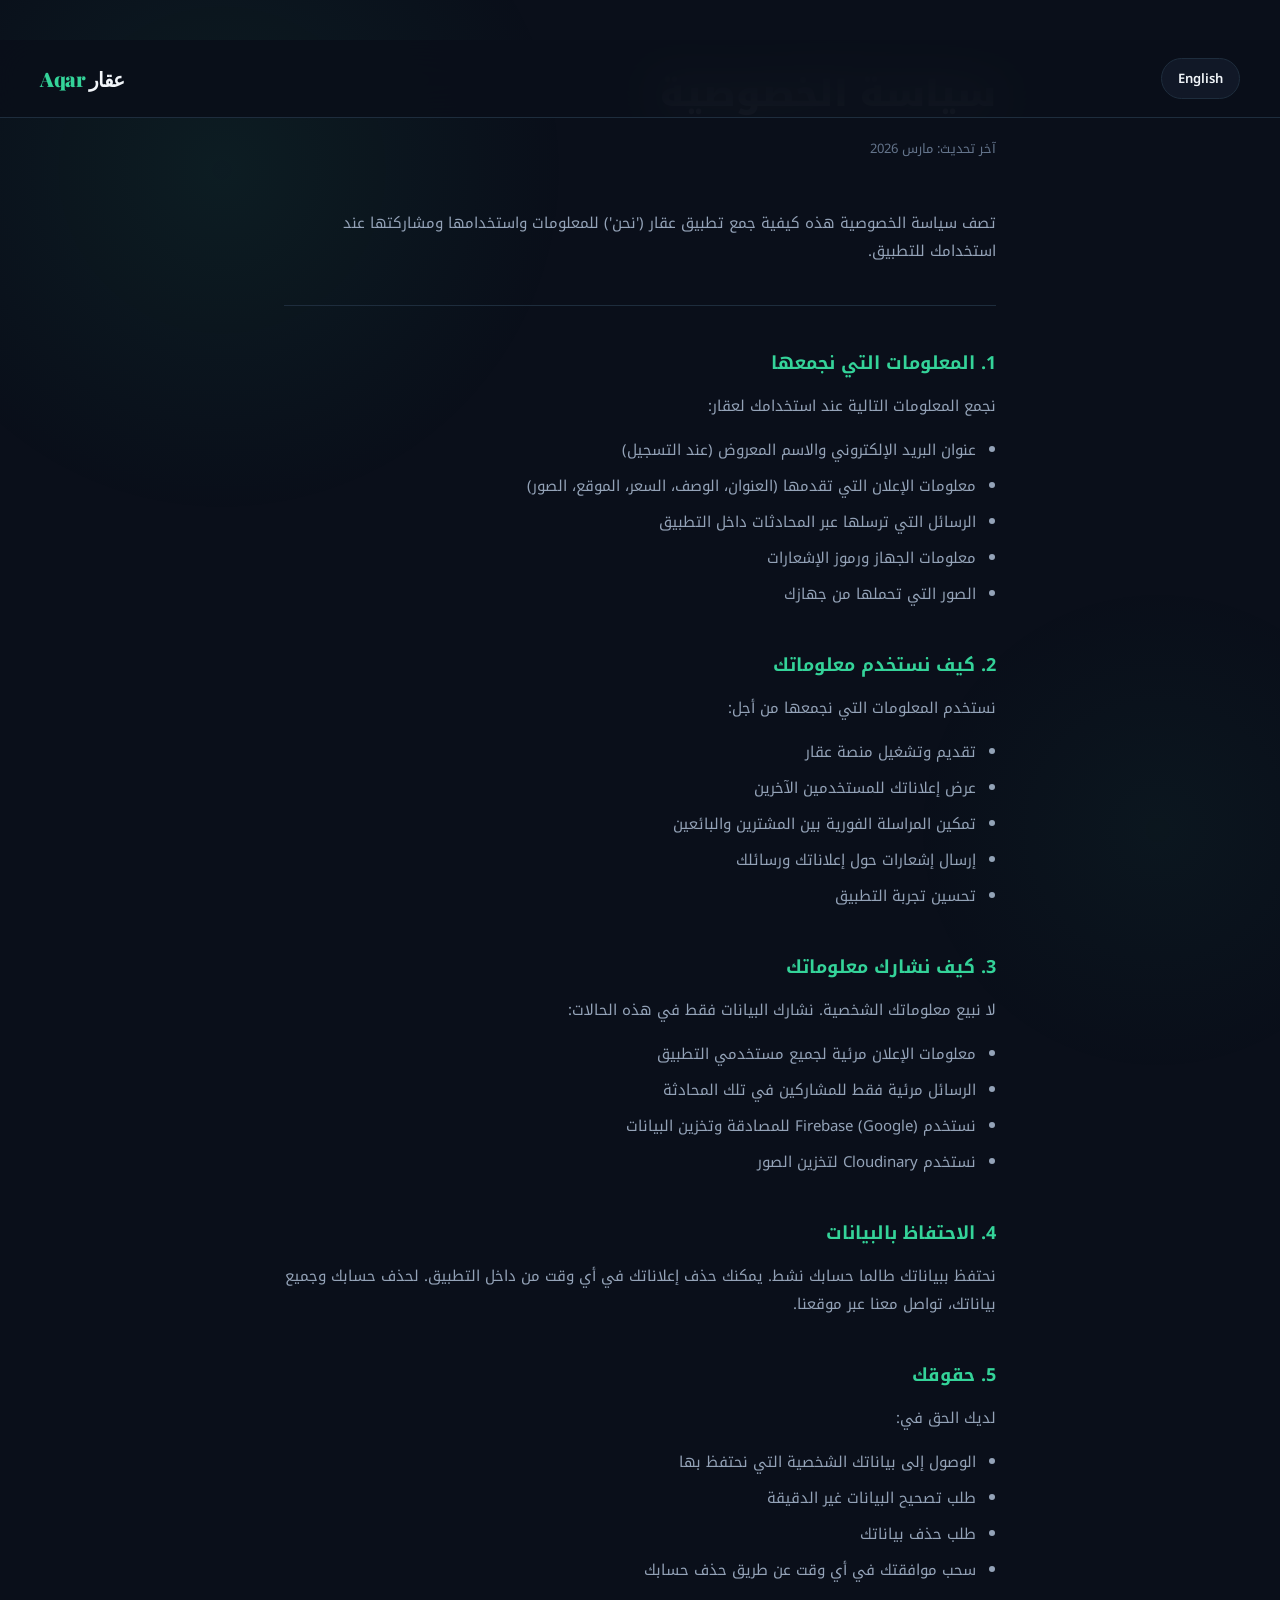
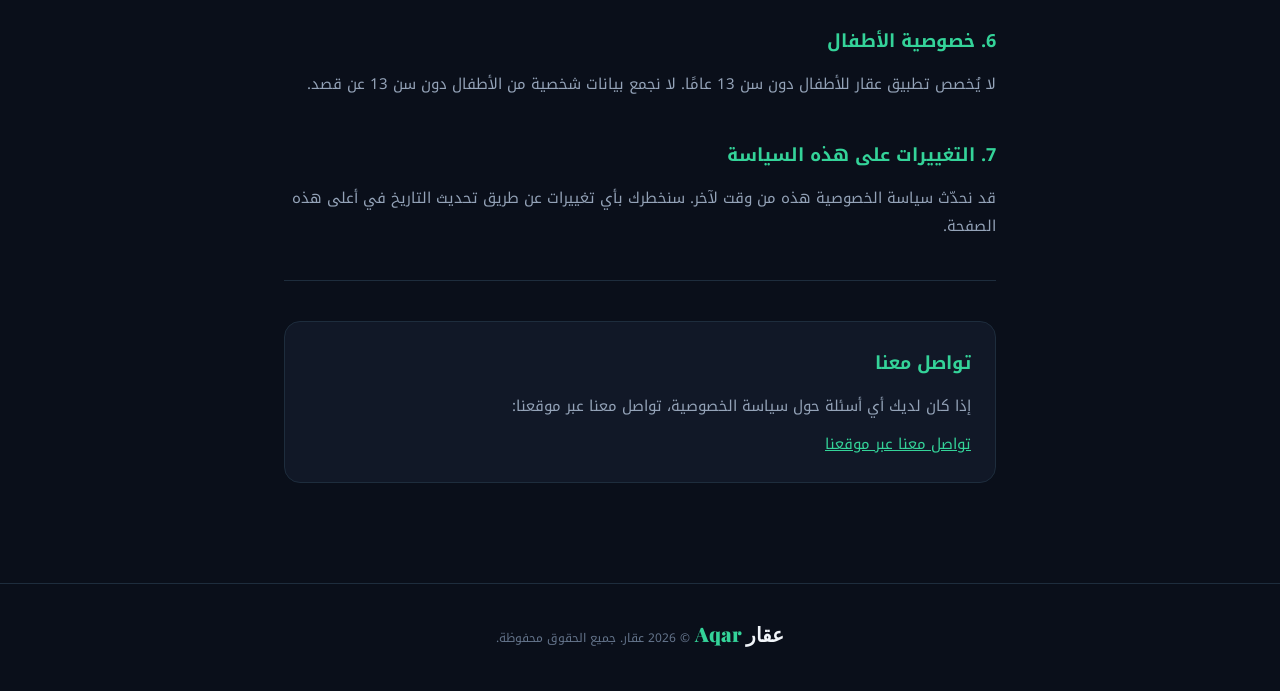
==== commit 7829d10a: "Set Arabic as default language" ====
--- a/privacy.html
+++ b/privacy.html
@@ -1,6 +1,6 @@
 <!DOCTYPE html>
-<html lang="en" dir="ltr">
-<head>
+<html lang="ar" dir="rtl">
+  <head>
   <meta charset="UTF-8" />
   <meta name="viewport" content="width=device-width, initial-scale=1.0" />
   <title>Privacy Policy — Aqar عقار</title>
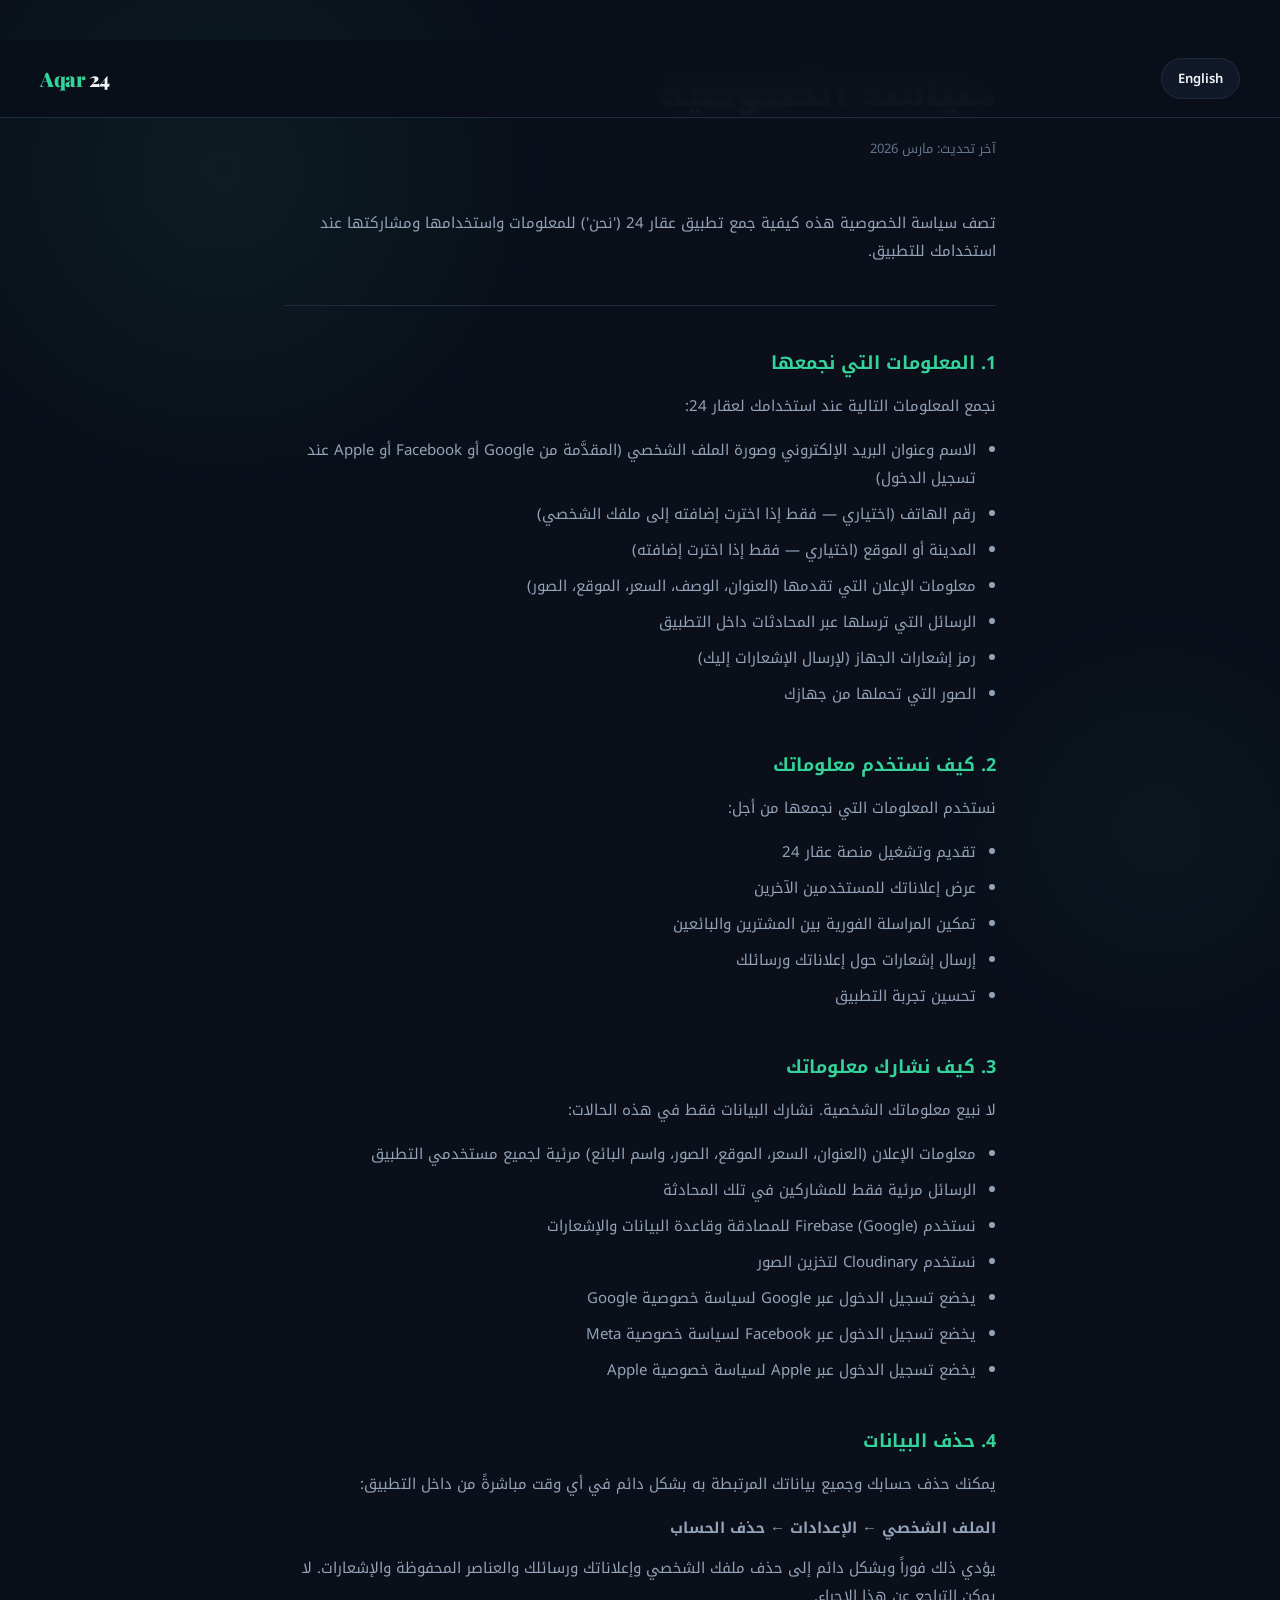
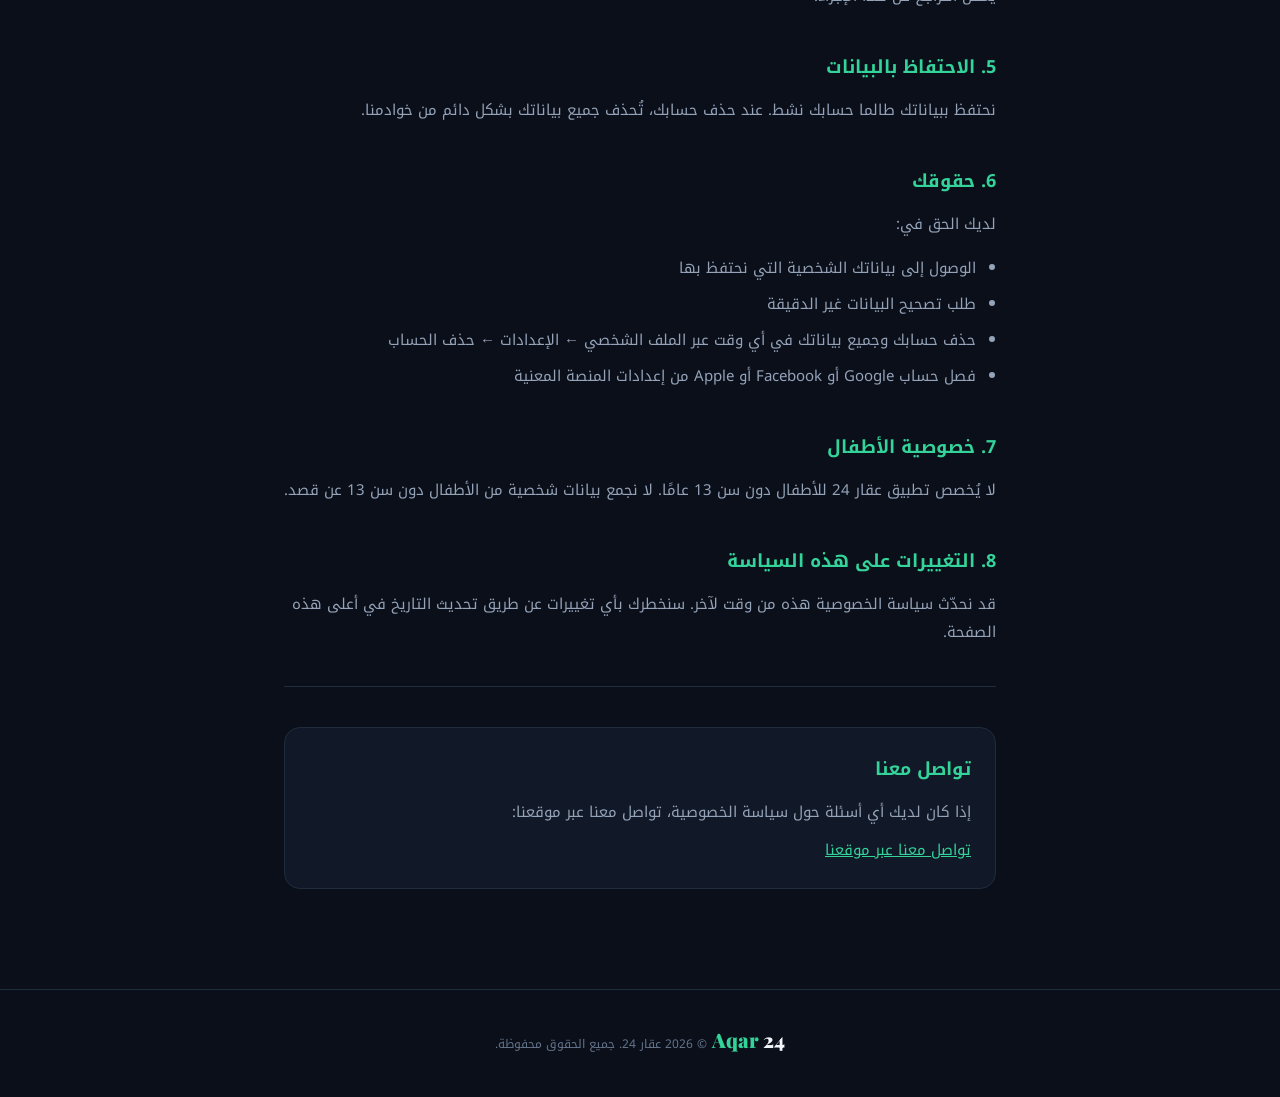
==== commit 84d09842: "update privacy policy for Aqar 24: social sign-in, in-app deletion, data processors" ====
--- a/privacy.html
+++ b/privacy.html
@@ -1,105 +1,102 @@
 <!DOCTYPE html>
 <html lang="ar" dir="rtl">
-  <head>
-  <meta charset="UTF-8" />
-  <meta name="viewport" content="width=device-width, initial-scale=1.0" />
-  <title>Privacy Policy — Aqar عقار</title>
-  <link href="https://fonts.googleapis.com/css2?family=Playfair+Display:wght@700;900&family=DM+Sans:wght@300;400;500;600;700&family=Noto+Kufi+Arabic:wght@400;600;700&display=swap" rel="stylesheet">
-  <link rel="stylesheet" href="style.css">
+<head>
+<meta charset="UTF-8" />
+<meta name="viewport" content="width=device-width, initial-scale=1.0" />
+<title>Privacy Policy — Aqar 24</title>
+<link href="https://fonts.googleapis.com/css2?family=Playfair+Display:wght@700;900&family=DM+Sans:wght@300;400;500;600;700&family=Noto+Kufi+Arabic:wght@400;600;700&display=swap" rel="stylesheet">
+<link rel="stylesheet" href="style.css">
 </head>
 <body>
-
-  <nav class="privacy-nav" id="mainNav">
-    <a href="index.html" class="nav-logo">Aqar <span>عقار</span></a>
-    <button class="lang-btn" onclick="toggleLang()" id="langBtn">العربية</button>
-  </nav>
-
-  <div class="container">
-
-    <div class="page-title" data-en="Privacy Policy" data-ar="سياسة الخصوصية">Privacy Policy</div>
-    <div class="page-date" data-en="Last updated: March 2026" data-ar="آخر تحديث: مارس 2026">Last updated: March 2026</div>
-
-    <div class="privacy-body">
-
-      <p data-en="This Privacy Policy describes how Aqar عقار ('we', 'us', or 'our') collects, uses, and shares information about you when you use our mobile application." data-ar="تصف سياسة الخصوصية هذه كيفية جمع تطبيق عقار ('نحن') للمعلومات واستخدامها ومشاركتها عند استخدامك للتطبيق.">
-        This Privacy Policy describes how Aqar عقار ("we", "us", or "our") collects, uses, and shares information about you when you use our mobile application.
-      </p>
-
-      <hr class="divider" />
-
-      <h2 data-en="1. Information We Collect" data-ar="1. المعلومات التي نجمعها">1. Information We Collect</h2>
-      <p data-en="We collect the following information when you use Aqar:" data-ar="نجمع المعلومات التالية عند استخدامك لعقار:">We collect the following information when you use Aqar:</p>
-      <ul>
-        <li data-en="Email address and display name (when you register)" data-ar="عنوان البريد الإلكتروني والاسم المعروض (عند التسجيل)">Email address and display name (when you register)</li>
-        <li data-en="Listing information you provide (title, description, price, location, photos)" data-ar="معلومات الإعلان التي تقدمها (العنوان، الوصف، السعر، الموقع، الصور)">Listing information you provide (title, description, price, location, photos)</li>
-        <li data-en="Messages you send through the in-app chat" data-ar="الرسائل التي ترسلها عبر المحادثات داخل التطبيق">Messages you send through the in-app chat</li>
-        <li data-en="Device information and push notification tokens" data-ar="معلومات الجهاز ورموز الإشعارات">Device information and push notification tokens</li>
-        <li data-en="Photos you upload from your device" data-ar="الصور التي تحملها من جهازك">Photos you upload from your device</li>
-      </ul>
-
-      <h2 data-en="2. How We Use Your Information" data-ar="2. كيف نستخدم معلوماتك">2. How We Use Your Information</h2>
-      <p data-en="We use the information we collect to:" data-ar="نستخدم المعلومات التي نجمعها من أجل:">We use the information we collect to:</p>
-      <ul>
-        <li data-en="Provide and operate the Aqar marketplace" data-ar="تقديم وتشغيل منصة عقار">Provide and operate the Aqar marketplace</li>
-        <li data-en="Display your listings to other users" data-ar="عرض إعلاناتك للمستخدمين الآخرين">Display your listings to other users</li>
-        <li data-en="Enable real-time messaging between buyers and sellers" data-ar="تمكين المراسلة الفورية بين المشترين والبائعين">Enable real-time messaging between buyers and sellers</li>
-        <li data-en="Send push notifications about your listings and messages" data-ar="إرسال إشعارات حول إعلاناتك ورسائلك">Send push notifications about your listings and messages</li>
-        <li data-en="Improve the app experience" data-ar="تحسين تجربة التطبيق">Improve the app experience</li>
-      </ul>
-
-      <h2 data-en="3. How We Share Your Information" data-ar="3. كيف نشارك معلوماتك">3. How We Share Your Information</h2>
-      <p data-en="We do not sell your personal information. We share data only in these cases:" data-ar="لا نبيع معلوماتك الشخصية. نشارك البيانات فقط في هذه الحالات:">We do not sell your personal information. We share data only in these cases:</p>
-      <ul>
-        <li data-en="Listing information is visible to all users of the app" data-ar="معلومات الإعلان مرئية لجميع مستخدمي التطبيق">Listing information is visible to all users of the app</li>
-        <li data-en="Messages are only visible to the participants of that conversation" data-ar="الرسائل مرئية فقط للمشاركين في تلك المحادثة">Messages are only visible to the participants of that conversation</li>
-        <li data-en="We use Firebase (Google) for authentication and database storage" data-ar="نستخدم Firebase (Google) للمصادقة وتخزين البيانات">We use Firebase (Google) for authentication and database storage</li>
-        <li data-en="We use Cloudinary for photo storage" data-ar="نستخدم Cloudinary لتخزين الصور">We use Cloudinary for photo storage</li>
-      </ul>
-
-      <h2 data-en="4. Data Retention" data-ar="4. الاحتفاظ بالبيانات">4. Data Retention</h2>
-      <p data-en="We retain your data for as long as your account is active. You can delete your listings at any time from within the app. To delete your account and all associated data, please contact us via our website." data-ar="نحتفظ ببياناتك طالما حسابك نشط. يمكنك حذف إعلاناتك في أي وقت من داخل التطبيق. لحذف حسابك وجميع بياناتك، تواصل معنا عبر موقعنا.">
-        We retain your data for as long as your account is active. You can delete your listings at any time from within the app. To delete your account and all associated data, please contact us via our website.
-      </p>
-
-      <h2 data-en="5. Your Rights" data-ar="5. حقوقك">5. Your Rights</h2>
-      <p data-en="You have the right to:" data-ar="لديك الحق في:">You have the right to:</p>
-      <ul>
-        <li data-en="Access the personal data we hold about you" data-ar="الوصول إلى بياناتك الشخصية التي نحتفظ بها">Access the personal data we hold about you</li>
-        <li data-en="Request correction of inaccurate data" data-ar="طلب تصحيح البيانات غير الدقيقة">Request correction of inaccurate data</li>
-        <li data-en="Request deletion of your data" data-ar="طلب حذف بياناتك">Request deletion of your data</li>
-        <li data-en="Withdraw consent at any time by deleting your account" data-ar="سحب موافقتك في أي وقت عن طريق حذف حسابك">Withdraw consent at any time by deleting your account</li>
-      </ul>
-
-      <h2 data-en="6. Children's Privacy" data-ar="6. خصوصية الأطفال">6. Children's Privacy</h2>
-      <p data-en="Aqar is not intended for use by children under the age of 13. We do not knowingly collect personal information from children under 13." data-ar="لا يُخصص تطبيق عقار للأطفال دون سن 13 عامًا. لا نجمع بيانات شخصية من الأطفال دون سن 13 عن قصد.">
-        Aqar is not intended for use by children under the age of 13. We do not knowingly collect personal information from children under 13.
-      </p>
-
-      <h2 data-en="7. Changes to This Policy" data-ar="7. التغييرات على هذه السياسة">7. Changes to This Policy</h2>
-      <p data-en="We may update this Privacy Policy from time to time. We will notify you of any changes by updating the date at the top of this page." data-ar="قد نحدّث سياسة الخصوصية هذه من وقت لآخر. سنخطرك بأي تغييرات عن طريق تحديث التاريخ في أعلى هذه الصفحة.">
+<nav class="privacy-nav" id="mainNav">
+<a href="index.html" class="nav-logo">Aqar <span>24</span></a>
+<button class="lang-btn" onclick="toggleLang()" id="langBtn">العربية</button>
+</nav>
+<div class="container">
+<div class="page-title" data-en="Privacy Policy" data-ar="سياسة الخصوصية">Privacy Policy</div>
+<div class="page-date" data-en="Last updated: March 2026" data-ar="آخر تحديث: مارس 2026">Last updated: March 2026</div>
+<div class="privacy-body">
+<p data-en="This Privacy Policy describes how Aqar 24 ('we', 'us', or 'our') collects, uses, and shares information about you when you use our mobile application." data-ar="تصف سياسة الخصوصية هذه كيفية جمع تطبيق عقار 24 ('نحن') للمعلومات واستخدامها ومشاركتها عند استخدامك للتطبيق.">
+        This Privacy Policy describes how Aqar 24 ("we", "us", or "our") collects, uses, and shares information about you when you use our mobile application.
+</p>
+<hr class="divider" />
+<h2 data-en="1. Information We Collect" data-ar="1. المعلومات التي نجمعها">1. Information We Collect</h2>
+<p data-en="We collect the following information when you use Aqar 24:" data-ar="نجمع المعلومات التالية عند استخدامك لعقار 24:">We collect the following information when you use Aqar 24:</p>
+<ul>
+<li data-en="Name, email address, and profile photo (provided by Google, Facebook, or Apple when you sign in)" data-ar="الاسم وعنوان البريد الإلكتروني وصورة الملف الشخصي (المقدَّمة من Google أو Facebook أو Apple عند تسجيل الدخول)">Name, email address, and profile photo (provided by Google, Facebook, or Apple when you sign in)</li>
+<li data-en="Phone number (optional — only if you choose to add it to your profile)" data-ar="رقم الهاتف (اختياري — فقط إذا اخترت إضافته إلى ملفك الشخصي)">Phone number (optional — only if you choose to add it to your profile)</li>
+<li data-en="City or location (optional — only if you choose to add it)" data-ar="المدينة أو الموقع (اختياري — فقط إذا اخترت إضافته)">City or location (optional — only if you choose to add it)</li>
+<li data-en="Listing information you provide (title, description, price, location, photos)" data-ar="معلومات الإعلان التي تقدمها (العنوان، الوصف، السعر، الموقع، الصور)">Listing information you provide (title, description, price, location, photos)</li>
+<li data-en="Messages you send through the in-app chat" data-ar="الرسائل التي ترسلها عبر المحادثات داخل التطبيق">Messages you send through the in-app chat</li>
+<li data-en="Device push notification token (to send you notifications)" data-ar="رمز إشعارات الجهاز (لإرسال الإشعارات إليك)">Device push notification token (to send you notifications)</li>
+<li data-en="Photos you upload from your device" data-ar="الصور التي تحملها من جهازك">Photos you upload from your device</li>
+</ul>
+<h2 data-en="2. How We Use Your Information" data-ar="2. كيف نستخدم معلوماتك">2. How We Use Your Information</h2>
+<p data-en="We use the information we collect to:" data-ar="نستخدم المعلومات التي نجمعها من أجل:">We use the information we collect to:</p>
+<ul>
+<li data-en="Provide and operate the Aqar 24 marketplace" data-ar="تقديم وتشغيل منصة عقار 24">Provide and operate the Aqar 24 marketplace</li>
+<li data-en="Display your listings to other users" data-ar="عرض إعلاناتك للمستخدمين الآخرين">Display your listings to other users</li>
+<li data-en="Enable real-time messaging between buyers and sellers" data-ar="تمكين المراسلة الفورية بين المشترين والبائعين">Enable real-time messaging between buyers and sellers</li>
+<li data-en="Send push notifications about your listings and messages" data-ar="إرسال إشعارات حول إعلاناتك ورسائلك">Send push notifications about your listings and messages</li>
+<li data-en="Improve the app experience" data-ar="تحسين تجربة التطبيق">Improve the app experience</li>
+</ul>
+<h2 data-en="3. How We Share Your Information" data-ar="3. كيف نشارك معلوماتك">3. How We Share Your Information</h2>
+<p data-en="We do not sell your personal information. We share data only in these cases:" data-ar="لا نبيع معلوماتك الشخصية. نشارك البيانات فقط في هذه الحالات:">We do not sell your personal information. We share data only in these cases:</p>
+<ul>
+<li data-en="Listing information (title, price, location, photos, and seller name) is visible to all users of the app" data-ar="معلومات الإعلان (العنوان، السعر، الموقع، الصور، واسم البائع) مرئية لجميع مستخدمي التطبيق">Listing information (title, price, location, photos, and seller name) is visible to all users of the app</li>
+<li data-en="Messages are only visible to the participants of that conversation" data-ar="الرسائل مرئية فقط للمشاركين في تلك المحادثة">Messages are only visible to the participants of that conversation</li>
+<li data-en="We use Firebase (Google) for authentication, database, and push notifications" data-ar="نستخدم Firebase (Google) للمصادقة وقاعدة البيانات والإشعارات">We use Firebase (Google) for authentication, database, and push notifications</li>
+<li data-en="We use Cloudinary for photo storage" data-ar="نستخدم Cloudinary لتخزين الصور">We use Cloudinary for photo storage</li>
+<li data-en="Sign-in via Google is subject to Google's Privacy Policy" data-ar="يخضع تسجيل الدخول عبر Google لسياسة خصوصية Google">Sign-in via Google is subject to <a href="https://policies.google.com/privacy" target="_blank">Google's Privacy Policy</a></li>
+<li data-en="Sign-in via Facebook is subject to Meta's Privacy Policy" data-ar="يخضع تسجيل الدخول عبر Facebook لسياسة خصوصية Meta">Sign-in via Facebook is subject to <a href="https://www.facebook.com/privacy/policy/" target="_blank">Meta's Privacy Policy</a></li>
+<li data-en="Sign-in via Apple is subject to Apple's Privacy Policy" data-ar="يخضع تسجيل الدخول عبر Apple لسياسة خصوصية Apple">Sign-in via Apple is subject to <a href="https://www.apple.com/legal/privacy/" target="_blank">Apple's Privacy Policy</a></li>
+</ul>
+<h2 data-en="4. Data Deletion" data-ar="4. حذف البيانات">4. Data Deletion</h2>
+<p data-en="You can permanently delete your account and all associated data at any time directly from within the app:" data-ar="يمكنك حذف حسابك وجميع بياناتك المرتبطة به بشكل دائم في أي وقت مباشرةً من داخل التطبيق:">
+        You can permanently delete your account and all associated data at any time directly from within the app:
+</p>
+<p data-en="Profile → Settings → Delete Account" data-ar="الملف الشخصي ← الإعدادات ← حذف الحساب" style="font-weight:700; margin: 12px 0;">
+        Profile → Settings → Delete Account
+</p>
+<p data-en="This immediately and permanently deletes your profile, listings, messages, saved items, and notifications. This action cannot be undone." data-ar="يؤدي ذلك فوراً وبشكل دائم إلى حذف ملفك الشخصي وإعلاناتك ورسائلك والعناصر المحفوظة والإشعارات. لا يمكن التراجع عن هذا الإجراء.">
+        This immediately and permanently deletes your profile, listings, messages, saved items, and notifications. This action cannot be undone.
+</p>
+<h2 data-en="5. Data Retention" data-ar="5. الاحتفاظ بالبيانات">5. الاحتفاظ بالبيانات</h2>
+<p data-en="We retain your data for as long as your account is active. When you delete your account, all your data is permanently removed from our servers." data-ar="نحتفظ ببياناتك طالما حسابك نشط. عند حذف حسابك، تُحذف جميع بياناتك بشكل دائم من خوادمنا.">
+        We retain your data for as long as your account is active. When you delete your account, all your data is permanently removed from our servers.
+</p>
+<h2 data-en="6. Your Rights" data-ar="6. حقوقك">6. Your Rights</h2>
+<p data-en="You have the right to:" data-ar="لديك الحق في:">You have the right to:</p>
+<ul>
+<li data-en="Access the personal data we hold about you" data-ar="الوصول إلى بياناتك الشخصية التي نحتفظ بها">Access the personal data we hold about you</li>
+<li data-en="Request correction of inaccurate data" data-ar="طلب تصحيح البيانات غير الدقيقة">Request correction of inaccurate data</li>
+<li data-en="Delete your account and all data at any time via Profile → Settings → Delete Account" data-ar="حذف حسابك وجميع بياناتك في أي وقت عبر الملف الشخصي ← الإعدادات ← حذف الحساب">Delete your account and all data at any time via Profile → Settings → Delete Account</li>
+<li data-en="Disconnect your Google, Facebook, or Apple account from the respective platform's settings" data-ar="فصل حساب Google أو Facebook أو Apple من إعدادات المنصة المعنية">Disconnect your Google, Facebook, or Apple account from the respective platform's settings</li>
+</ul>
+<h2 data-en="7. Children's Privacy" data-ar="7. خصوصية الأطفال">7. Children's Privacy</h2>
+<p data-en="Aqar 24 is not intended for use by children under the age of 13. We do not knowingly collect personal information from children under 13." data-ar="لا يُخصص تطبيق عقار 24 للأطفال دون سن 13 عامًا. لا نجمع بيانات شخصية من الأطفال دون سن 13 عن قصد.">
+        Aqar 24 is not intended for use by children under the age of 13. We do not knowingly collect personal information from children under 13.
+</p>
+<h2 data-en="8. Changes to This Policy" data-ar="8. التغييرات على هذه السياسة">8. Changes to This Policy</h2>
+<p data-en="We may update this Privacy Policy from time to time. We will notify you of any changes by updating the date at the top of this page." data-ar="قد نحدّث سياسة الخصوصية هذه من وقت لآخر. سنخطرك بأي تغييرات عن طريق تحديث التاريخ في أعلى هذه الصفحة.">
         We may update this Privacy Policy from time to time. We will notify you of any changes by updating the date at the top of this page.
-      </p>
-
-      <hr class="divider" />
-
-      <div class="contact-box">
-        <h2 style="margin-top:0;" data-en="Contact Us" data-ar="تواصل معنا">Contact Us</h2>
-        <p data-en="If you have any questions about this Privacy Policy, please contact us via our website:" data-ar="إذا كان لديك أي أسئلة حول سياسة الخصوصية، تواصل معنا عبر موقعنا:">
+</p>
+<hr class="divider" />
+<div class="contact-box">
+<h2 style="margin-top:0;" data-en="Contact Us" data-ar="تواصل معنا">Contact Us</h2>
+<p data-en="If you have any questions about this Privacy Policy, please contact us via our website:" data-ar="إذا كان لديك أي أسئلة حول سياسة الخصوصية، تواصل معنا عبر موقعنا:">
           If you have any questions about this Privacy Policy, please contact us via our website:
-        </p>
-        <p style="margin-top:10px;">
-          <a href="https://mustafarami.github.io/aqar-website/#contact" data-en="Contact us via our website" data-ar="تواصل معنا عبر موقعنا">Contact us via our website</a>
-        </p>
-      </div>
-
-    </div>
-  </div>
-
-  <footer>
-    <div class="footer-logo">Aqar <span>عقار</span></div>
-    <span class="footer-text" data-en="© 2026 Aqar عقار. All rights reserved." data-ar="© 2026 عقار. جميع الحقوق محفوظة.">© 2026 Aqar عقار. All rights reserved.</span>
-  </footer>
-
-  <script src="main.js"></script>
+</p>
+<p style="margin-top:10px;">
+<a href="https://mustafarami.github.io/aqar-website/#contact" data-en="Contact us via our website" data-ar="تواصل معنا عبر موقعنا">Contact us via our website</a>
+</p>
+</div>
+</div>
+</div>
+<footer>
+<div class="footer-logo">Aqar <span>24</span></div>
+<span class="footer-text" data-en="© 2026 Aqar 24. All rights reserved." data-ar="© 2026 عقار 24. جميع الحقوق محفوظة.">© 2026 Aqar 24. All rights reserved.</span>
+</footer>
+<script src="main.js"></script>
 </body>
 </html>
--- a/style.css
+++ b/style.css
@@ -2,7 +2,13 @@
    AQAR عقار — Global Stylesheet
    ============================================ */
 
-*, *::before, *::after { box-sizing: border-box; margin: 0; padding: 0; }
+*,
+*::before,
+*::after {
+  box-sizing: border-box;
+  margin: 0;
+  padding: 0;
+}
 
 :root {
   --bg: #0a0f1a;
@@ -15,7 +21,9 @@
   --subtle: #111827;
 }
 
-html { scroll-behavior: smooth; }
+html {
+  scroll-behavior: smooth;
+}
 
 body {
   background: var(--bg);
@@ -32,24 +40,38 @@
 /* ── Ambient background glow ── */
 body::before {
   content: '';
-  position: fixed; top: -20%; left: -10%;
-  width: 700px; height: 700px;
-  background: radial-gradient(circle, rgba(52,211,153,0.07) 0%, transparent 70%);
-  pointer-events: none; z-index: 0;
+  position: fixed;
+  top: -20%;
+  left: -10%;
+  width: 700px;
+  height: 700px;
+  background: radial-gradient(circle, rgba(52, 211, 153, 0.07) 0%, transparent 70%);
+  pointer-events: none;
+  z-index: 0;
   animation: ambientDrift 12s ease-in-out infinite alternate;
 }
+
 body::after {
   content: '';
-  position: fixed; bottom: -20%; right: -10%;
-  width: 500px; height: 500px;
-  background: radial-gradient(circle, rgba(52,211,153,0.04) 0%, transparent 70%);
-  pointer-events: none; z-index: 0;
+  position: fixed;
+  bottom: -20%;
+  right: -10%;
+  width: 500px;
+  height: 500px;
+  background: radial-gradient(circle, rgba(52, 211, 153, 0.04) 0%, transparent 70%);
+  pointer-events: none;
+  z-index: 0;
   animation: ambientDrift 16s ease-in-out infinite alternate-reverse;
 }
 
 @keyframes ambientDrift {
-  from { transform: translate(0, 0); }
-  to   { transform: translate(40px, 30px); }
+  from {
+    transform: translate(0, 0);
+  }
+
+  to {
+    transform: translate(40px, 30px);
+  }
 }
 
 /* ============================================
@@ -67,85 +89,185 @@
   color: #34d399;
   letter-spacing: 0.5px;
   position: fixed;
-  top: 0; left: 0; right: 0;
+  top: 0;
+  left: 0;
+  right: 0;
   z-index: 101;
   animation: bannerShimmer 4s ease-in-out infinite;
 }
 
 @keyframes bannerShimmer {
-  0%, 100% { background-position: 0% 50%; }
-  50%       { background-position: 100% 50%; }
+
+  0%,
+  100% {
+    background-position: 0% 50%;
+  }
+
+  50% {
+    background-position: 100% 50%;
+  }
 }
 
 /* ============================================
    NAV — always LTR so logo stays top-left
    ============================================ */
 nav {
-  position: fixed; top: 40px; left: 0; right: 0; z-index: 100;
-  display: flex; align-items: center; justify-content: space-between;
+  position: fixed;
+  top: 40px;
+  left: 0;
+  right: 0;
+  z-index: 100;
+  display: flex;
+  align-items: center;
+  justify-content: space-between;
   padding: 18px 40px;
-  background: rgba(10,15,26,0.7);
+  background: rgba(10, 15, 26, 0.7);
   backdrop-filter: blur(24px);
   -webkit-backdrop-filter: blur(24px);
-  border-bottom: 1px solid rgba(255,255,255,0.05);
+  border-bottom: 1px solid rgba(255, 255, 255, 0.05);
   direction: ltr;
   transition: background 0.3s ease, box-shadow 0.3s ease;
 }
 
 nav.scrolled {
-  background: rgba(10,15,26,0.95);
-  box-shadow: 0 4px 30px rgba(0,0,0,0.3);
+  background: rgba(10, 15, 26, 0.95);
+  box-shadow: 0 4px 30px rgba(0, 0, 0, 0.3);
 }
 
 .nav-logo {
   font-family: 'Playfair Display', serif;
-  font-size: 20px; font-weight: 900;
-  color: var(--primary); letter-spacing: -0.5px;
+  font-size: 20px;
+  font-weight: 900;
+  color: var(--primary);
+  letter-spacing: -0.5px;
   text-decoration: none;
   transition: opacity 0.2s;
 }
-.nav-logo:hover { opacity: 0.8; }
-.nav-logo span { color: var(--text); }
-
-.nav-right { display: flex; align-items: center; gap: 12px; }
-
-.nav-links { display: flex; gap: 28px; list-style: none; }
+
+.nav-logo:hover {
+  opacity: 0.8;
+}
+
+.nav-logo span {
+  color: var(--text);
+}
+
+.nav-right {
+  display: flex;
+  align-items: center;
+  gap: 12px;
+}
+
+.nav-links {
+  display: flex;
+  gap: 28px;
+  list-style: none;
+}
+
 .nav-links a {
-  color: var(--muted); text-decoration: none;
-  font-size: 14px; font-weight: 500;
+  color: var(--muted);
+  text-decoration: none;
+  font-size: 14px;
+  font-weight: 500;
   transition: color 0.2s;
   position: relative;
 }
+
 .nav-links a::after {
   content: '';
-  position: absolute; bottom: -3px; left: 0; right: 0;
-  height: 1px; background: var(--primary);
-  transform: scaleX(0); transform-origin: left;
+  position: absolute;
+  bottom: -3px;
+  left: 0;
+  right: 0;
+  height: 1px;
+  background: var(--primary);
+  transform: scaleX(0);
+  transform-origin: left;
   transition: transform 0.25s ease;
 }
-.nav-links a:hover { color: var(--text); }
-.nav-links a:hover::after { transform: scaleX(1); }
+
+.nav-links a:hover {
+  color: var(--text);
+}
+
+.nav-links a:hover::after {
+  transform: scaleX(1);
+}
 
 .lang-btn {
-  background: var(--card); border: 1px solid var(--border);
-  color: var(--text); padding: 7px 16px; border-radius: 100px;
-  font-size: 13px; font-weight: 600; cursor: pointer;
-  transition: border-color 0.2s, background 0.2s; font-family: inherit;
-}
-.lang-btn:hover { border-color: var(--primary); background: rgba(52,211,153,0.06); }
+  background: var(--card);
+  border: 1px solid var(--border);
+  color: var(--text);
+  padding: 7px 16px;
+  border-radius: 100px;
+  font-size: 13px;
+  font-weight: 600;
+  cursor: pointer;
+  transition: border-color 0.2s, background 0.2s;
+  font-family: inherit;
+}
+
+.lang-btn:hover {
+  border-color: var(--primary);
+  background: rgba(52, 211, 153, 0.06);
+}
 
 .nav-cta {
-  background: var(--primary); color: #000;
-  border: none; padding: 9px 20px; border-radius: 100px;
-  font-weight: 700; font-size: 13px; cursor: pointer;
+  background: var(--primary);
+  color: #000;
+  border: none;
+  padding: 9px 20px;
+  border-radius: 100px;
+  font-weight: 700;
+  font-size: 13px;
+  cursor: pointer;
   text-decoration: none;
   transition: opacity 0.2s, transform 0.2s, box-shadow 0.2s;
-  box-shadow: 0 0 0 rgba(52,211,153,0);
-}
+  box-shadow: 0 0 0 rgba(52, 211, 153, 0);
+}
+
 .nav-cta:hover {
   opacity: 0.9;
   transform: translateY(-1px);
-  box-shadow: 0 4px 20px rgba(52,211,153,0.3);
+  box-shadow: 0 4px 20px rgba(52, 211, 153, 0.3);
+}
+
+.menu-btn {
+  display: none;
+  flex-direction: column;
+  justify-content: center;
+  gap: 5px;
+  background: none;
+  border: none;
+  cursor: pointer;
+  padding: 8px;
+  border-radius: 8px;
+  transition: background 0.2s;
+}
+
+.menu-btn:hover {
+  background: rgba(255, 255, 255, 0.06);
+}
+
+.menu-btn span {
+  display: block;
+  width: 22px;
+  height: 2px;
+  background: var(--text);
+  border-radius: 2px;
+  transition: transform 0.25s ease, opacity 0.2s ease;
+}
+
+.menu-btn.open span:nth-child(1) {
+  transform: translateY(7px) rotate(45deg);
+}
+
+.menu-btn.open span:nth-child(2) {
+  opacity: 0;
+}
+
+.menu-btn.open span:nth-child(3) {
+  transform: translateY(-7px) rotate(-45deg);
 }
 
 /* ============================================
@@ -153,358 +275,731 @@
    ============================================ */
 .hero {
   min-height: 100vh;
-  display: flex; flex-direction: column;
-  align-items: center; justify-content: center;
-  text-align: center; padding: 170px 24px 80px;
-  position: relative; z-index: 1;
+  display: flex;
+  flex-direction: column;
+  align-items: center;
+  justify-content: center;
+  text-align: center;
+  padding: 170px 24px 80px;
+  position: relative;
+  z-index: 1;
 }
 
 .hero-title {
   font-family: 'Playfair Display', serif;
   font-size: clamp(44px, 8vw, 86px);
-  font-weight: 900; line-height: 1.05;
-  letter-spacing: -2px; margin-bottom: 10px;
-  animation: fadeUp 0.7s cubic-bezier(0.22,1,0.36,1) both;
-}
+  font-weight: 900;
+  line-height: 1.05;
+  letter-spacing: -2px;
+  margin-bottom: 10px;
+  animation: fadeUp 0.7s cubic-bezier(0.22, 1, 0.36, 1) both;
+}
+
 body.ar .hero-title {
-  font-family: 'Noto Kufi Arabic', sans-serif; letter-spacing: 0;
-}
-.hero-title-ar { display: block; color: var(--primary); }
+  font-family: 'Noto Kufi Arabic', sans-serif;
+  letter-spacing: 0;
+}
+
+.hero-title-ar {
+  display: block;
+  color: var(--primary);
+}
 
 .hero-sub {
   font-size: clamp(15px, 2.5vw, 18px);
-  color: var(--muted); max-width: 500px;
-  line-height: 1.8; margin: 0 auto 44px;
-  animation: fadeUp 0.7s cubic-bezier(0.22,1,0.36,1) 0.12s both;
+  color: var(--muted);
+  max-width: 500px;
+  line-height: 1.8;
+  margin: 0 auto 44px;
+  animation: fadeUp 0.7s cubic-bezier(0.22, 1, 0.36, 1) 0.12s both;
 }
 
 .hero-buttons {
-  display: flex; gap: 14px; flex-wrap: wrap;
+  display: flex;
+  gap: 14px;
+  flex-wrap: wrap;
   justify-content: center;
-  animation: fadeUp 0.7s cubic-bezier(0.22,1,0.36,1) 0.22s both;
+  animation: fadeUp 0.7s cubic-bezier(0.22, 1, 0.36, 1) 0.22s both;
 }
 
 .btn-primary {
-  background: var(--primary); color: #000;
-  padding: 14px 28px; border-radius: 100px;
-  font-weight: 700; font-size: 15px; text-decoration: none;
+  background: var(--primary);
+  color: #000;
+  padding: 14px 28px;
+  border-radius: 100px;
+  font-weight: 700;
+  font-size: 15px;
+  text-decoration: none;
   transition: opacity 0.2s, transform 0.2s, box-shadow 0.2s;
-  box-shadow: 0 0 30px rgba(52,211,153,0.2);
-}
+  box-shadow: 0 0 30px rgba(52, 211, 153, 0.2);
+}
+
 .btn-primary:hover {
   opacity: 0.88;
   transform: translateY(-2px);
-  box-shadow: 0 8px 32px rgba(52,211,153,0.35);
+  box-shadow: 0 8px 32px rgba(52, 211, 153, 0.35);
 }
 
 .btn-secondary {
-  background: transparent; color: var(--text);
-  padding: 14px 28px; border-radius: 100px;
-  font-weight: 600; font-size: 15px; text-decoration: none;
+  background: transparent;
+  color: var(--text);
+  padding: 14px 28px;
+  border-radius: 100px;
+  font-weight: 600;
+  font-size: 15px;
+  text-decoration: none;
   border: 1px solid var(--border);
   transition: border-color 0.2s, background 0.2s, transform 0.2s;
 }
+
 .btn-secondary:hover {
   border-color: var(--primary);
-  background: rgba(52,211,153,0.04);
+  background: rgba(52, 211, 153, 0.04);
   transform: translateY(-2px);
 }
 
 /* ── Phone mockup ── */
 .phone-wrap {
   margin-top: 72px;
-  animation: fadeUp 0.9s cubic-bezier(0.22,1,0.36,1) 0.35s both;
+  animation: fadeUp 0.9s cubic-bezier(0.22, 1, 0.36, 1) 0.35s both;
 }
 
 .phone-frame {
-  width: 250px; height: 510px;
-  background: var(--card); border-radius: 40px;
-  border: 1px solid var(--border); overflow: hidden;
-  position: relative; margin: 0 auto;
-  box-shadow: 0 40px 80px rgba(0,0,0,0.5), 0 0 60px rgba(52,211,153,0.08);
+  width: 250px;
+  height: 510px;
+  background: var(--card);
+  border-radius: 40px;
+  border: 1px solid var(--border);
+  overflow: hidden;
+  position: relative;
+  margin: 0 auto;
+  box-shadow: 0 40px 80px rgba(0, 0, 0, 0.5), 0 0 60px rgba(52, 211, 153, 0.08);
   animation: phoneFloat 5s ease-in-out infinite;
 }
 
 @keyframes phoneFloat {
-  0%, 100% { transform: translateY(0px); }
-  50%       { transform: translateY(-12px); }
+
+  0%,
+  100% {
+    transform: translateY(0px);
+  }
+
+  50% {
+    transform: translateY(-12px);
+  }
 }
 
 .phone-notch {
-  position: absolute; top: 12px; left: 50%;
+  position: absolute;
+  top: 12px;
+  left: 50%;
   transform: translateX(-50%);
-  width: 70px; height: 20px;
-  background: #000; border-radius: 20px; z-index: 2;
-}
+  width: 70px;
+  height: 20px;
+  background: #000;
+  border-radius: 20px;
+  z-index: 2;
+}
+
 .phone-screen {
-  width: 100%; height: 100%;
+  width: 100%;
+  height: 100%;
   background: linear-gradient(160deg, #0f172a 0%, #1e293b 100%);
   padding: 42px 14px 14px;
-  display: flex; flex-direction: column; gap: 10px;
-}
-.ps-header { display: flex; justify-content: space-between; align-items: center; }
-.ps-logo { font-family: 'Playfair Display', serif; font-size: 16px; font-weight: 900; color: var(--primary); }
-.ps-sub { font-size: 8px; color: var(--muted); }
+  display: flex;
+  flex-direction: column;
+  gap: 10px;
+}
+
+.ps-header {
+  display: flex;
+  justify-content: space-between;
+  align-items: center;
+}
+
+.ps-logo {
+  font-family: 'Playfair Display', serif;
+  font-size: 16px;
+  font-weight: 900;
+  color: var(--primary);
+}
+
+.ps-sub {
+  font-size: 8px;
+  color: var(--muted);
+}
+
 .ps-search {
-  background: rgba(255,255,255,0.05); border-radius: 8px;
-  padding: 8px 12px; font-size: 10px; color: var(--muted);
-  border: 1px solid rgba(255,255,255,0.05);
-}
-.ps-cats { display: flex; gap: 5px; }
+  background: rgba(255, 255, 255, 0.05);
+  border-radius: 8px;
+  padding: 8px 12px;
+  font-size: 10px;
+  color: var(--muted);
+  border: 1px solid rgba(255, 255, 255, 0.05);
+}
+
+.ps-cats {
+  display: flex;
+  gap: 5px;
+}
+
 .ps-cat {
-  background: rgba(52,211,153,0.12); color: var(--primary);
-  border-radius: 20px; padding: 3px 9px; font-size: 8px; font-weight: 600;
-}
-.ps-cat.active { background: var(--primary); color: #000; }
+  background: rgba(52, 211, 153, 0.12);
+  color: var(--primary);
+  border-radius: 20px;
+  padding: 3px 9px;
+  font-size: 8px;
+  font-weight: 600;
+}
+
+.ps-cat.active {
+  background: var(--primary);
+  color: #000;
+}
+
 .ps-card {
-  background: rgba(255,255,255,0.04); border-radius: 10px;
-  padding: 9px; display: flex; gap: 9px;
-  border: 1px solid rgba(255,255,255,0.05);
+  background: rgba(255, 255, 255, 0.04);
+  border-radius: 10px;
+  padding: 9px;
+  display: flex;
+  gap: 9px;
+  border: 1px solid rgba(255, 255, 255, 0.05);
   transition: background 0.2s;
 }
+
 .ps-img {
-  width: 60px; height: 60px; border-radius: 7px; flex-shrink: 0;
+  width: 60px;
+  height: 60px;
+  border-radius: 7px;
+  flex-shrink: 0;
   background: linear-gradient(135deg, #1e3a5f, #0f2d4a);
-  display: flex; align-items: center; justify-content: center; font-size: 22px;
-}
-.ps-info { flex: 1; }
-.ps-title { font-size: 9px; font-weight: 700; color: var(--text); margin-bottom: 2px; }
-.ps-loc { font-size: 8px; color: var(--muted); margin-bottom: 5px; }
-.ps-price { font-size: 10px; font-weight: 900; color: var(--primary); }
+  display: flex;
+  align-items: center;
+  justify-content: center;
+  font-size: 22px;
+}
+
+.ps-info {
+  flex: 1;
+}
+
+.ps-title {
+  font-size: 9px;
+  font-weight: 700;
+  color: var(--text);
+  margin-bottom: 2px;
+}
+
+.ps-loc {
+  font-size: 8px;
+  color: var(--muted);
+  margin-bottom: 5px;
+}
+
+.ps-price {
+  font-size: 10px;
+  font-weight: 900;
+  color: var(--primary);
+}
 
 /* ============================================
    STATS
    ============================================ */
 .stats {
-  display: flex; justify-content: center;
-  gap: 56px; flex-wrap: wrap;
+  display: flex;
+  justify-content: center;
+  gap: 56px;
+  flex-wrap: wrap;
   padding: 56px 24px;
   border-top: 1px solid var(--border);
   border-bottom: 1px solid var(--border);
-  position: relative; z-index: 1;
-}
-.stat-item { text-align: center; }
+  position: relative;
+  z-index: 1;
+}
+
+.stat-item {
+  text-align: center;
+}
+
 .stat-number {
   font-family: 'Playfair Display', serif;
-  font-size: 36px; font-weight: 900;
-  color: var(--primary); line-height: 1; margin-bottom: 5px;
+  font-size: 36px;
+  font-weight: 900;
+  color: var(--primary);
+  line-height: 1;
+  margin-bottom: 5px;
   transition: transform 0.3s ease;
 }
-.stat-item:hover .stat-number { transform: scale(1.1); }
-.stat-label { font-size: 13px; color: var(--muted); }
+
+.stat-item:hover .stat-number {
+  transform: scale(1.1);
+}
+
+.stat-label {
+  font-size: 13px;
+  color: var(--muted);
+}
 
 /* ============================================
    SECTIONS — shared
    ============================================ */
 .section-label {
-  display: inline-block; color: var(--primary);
-  font-size: 11px; font-weight: 700;
-  letter-spacing: 2px; text-transform: uppercase; margin-bottom: 14px;
-}
+  display: inline-block;
+  color: var(--primary);
+  font-size: 11px;
+  font-weight: 700;
+  letter-spacing: 2px;
+  text-transform: uppercase;
+  margin-bottom: 14px;
+}
+
 .section-title {
   font-family: 'Playfair Display', serif;
-  font-size: clamp(28px, 4vw, 46px); font-weight: 900;
-  line-height: 1.1; letter-spacing: -1px; margin-bottom: 52px;
-}
-body.ar .section-title { font-family: 'Noto Kufi Arabic', sans-serif; letter-spacing: 0; }
+  font-size: clamp(28px, 4vw, 46px);
+  font-weight: 900;
+  line-height: 1.1;
+  letter-spacing: -1px;
+  margin-bottom: 52px;
+}
+
+body.ar .section-title {
+  font-family: 'Noto Kufi Arabic', sans-serif;
+  letter-spacing: 0;
+}
 
 /* ============================================
    FEATURES
    ============================================ */
 .features {
-  padding: 90px 24px; max-width: 1060px;
-  margin: 0 auto; position: relative; z-index: 1;
-}
+  padding: 90px 24px;
+  max-width: 1060px;
+  margin: 0 auto;
+  position: relative;
+  z-index: 1;
+}
+
 .features-grid {
   display: grid;
   grid-template-columns: repeat(auto-fit, minmax(280px, 1fr));
   gap: 20px;
 }
+
 .feature-card {
-  background: var(--card); border: 1px solid var(--border);
-  border-radius: 20px; padding: 28px;
+  background: var(--card);
+  border: 1px solid var(--border);
+  border-radius: 20px;
+  padding: 28px;
   transition: border-color 0.3s, transform 0.3s, box-shadow 0.3s;
-  position: relative; overflow: hidden;
-}
+  position: relative;
+  overflow: hidden;
+}
+
 .feature-card::before {
   content: '';
-  position: absolute; top: 0; left: 0; right: 0; bottom: 0;
-  background: radial-gradient(circle at 50% 0%, rgba(52,211,153,0.06) 0%, transparent 60%);
-  opacity: 0; transition: opacity 0.3s;
-}
+  position: absolute;
+  top: 0;
+  left: 0;
+  right: 0;
+  bottom: 0;
+  background: radial-gradient(circle at 50% 0%, rgba(52, 211, 153, 0.06) 0%, transparent 60%);
+  opacity: 0;
+  transition: opacity 0.3s;
+}
+
 .feature-card:hover {
-  border-color: rgba(52,211,153,0.4);
+  border-color: rgba(52, 211, 153, 0.4);
   transform: translateY(-4px);
-  box-shadow: 0 12px 40px rgba(0,0,0,0.3), 0 0 0 1px rgba(52,211,153,0.1);
-}
-.feature-card:hover::before { opacity: 1; }
-.feature-icon { font-size: 28px; margin-bottom: 16px; display: block; }
-.feature-title { font-size: 16px; font-weight: 700; margin-bottom: 8px; }
-.feature-desc { font-size: 13px; color: var(--muted); line-height: 1.7; }
+  box-shadow: 0 12px 40px rgba(0, 0, 0, 0.3), 0 0 0 1px rgba(52, 211, 153, 0.1);
+}
+
+.feature-card:hover::before {
+  opacity: 1;
+}
+
+.feature-icon {
+  font-size: 28px;
+  margin-bottom: 16px;
+  display: block;
+}
+
+.feature-title {
+  font-size: 16px;
+  font-weight: 700;
+  margin-bottom: 8px;
+}
+
+.feature-desc {
+  font-size: 13px;
+  color: var(--muted);
+  line-height: 1.7;
+}
 
 /* ============================================
    CATEGORIES
    ============================================ */
-.categories { padding: 80px 24px; background: var(--subtle); position: relative; z-index: 1; }
-.categories-inner { max-width: 1060px; margin: 0 auto; }
+.categories {
+  padding: 80px 24px;
+  background: var(--subtle);
+  position: relative;
+  z-index: 1;
+}
+
+.categories-inner {
+  max-width: 1060px;
+  margin: 0 auto;
+}
+
 .cats-grid {
   display: grid;
   grid-template-columns: repeat(auto-fit, minmax(160px, 1fr));
-  gap: 14px; margin-top: 44px;
-}
+  gap: 14px;
+  margin-top: 44px;
+}
+
 .cat-card {
-  background: var(--bg); border: 1px solid var(--border);
-  border-radius: 18px; padding: 24px 20px; text-align: center;
+  background: var(--bg);
+  border: 1px solid var(--border);
+  border-radius: 18px;
+  padding: 24px 20px;
+  text-align: center;
   transition: border-color 0.3s, transform 0.3s, box-shadow 0.3s;
   cursor: default;
 }
+
 .cat-card:hover {
   border-color: var(--primary);
   transform: translateY(-4px);
-  box-shadow: 0 8px 30px rgba(52,211,153,0.1);
-}
+  box-shadow: 0 8px 30px rgba(52, 211, 153, 0.1);
+}
+
 .cat-emoji {
-  font-size: 32px; display: block; margin-bottom: 10px;
+  font-size: 32px;
+  display: block;
+  margin-bottom: 10px;
   transition: transform 0.3s ease;
 }
-.cat-card:hover .cat-emoji { transform: scale(1.2) rotate(-5deg); }
-.cat-name { font-size: 14px; font-weight: 700; margin-bottom: 3px; }
-.cat-name-secondary { font-family: 'Noto Kufi Arabic', sans-serif; font-size: 12px; color: var(--muted); }
+
+.cat-card:hover .cat-emoji {
+  transform: scale(1.2) rotate(-5deg);
+}
+
+.cat-name {
+  font-size: 14px;
+  font-weight: 700;
+  margin-bottom: 3px;
+}
+
+.cat-name-secondary {
+  font-family: 'Noto Kufi Arabic', sans-serif;
+  font-size: 12px;
+  color: var(--muted);
+}
 
 /* ============================================
    DOWNLOAD
    ============================================ */
-.download { padding: 90px 24px; text-align: center; position: relative; z-index: 1; }
+.download {
+  padding: 90px 24px;
+  text-align: center;
+  position: relative;
+  z-index: 1;
+}
+
 .download-card {
-  max-width: 640px; margin: 0 auto;
-  background: var(--card); border: 1px solid var(--border);
-  border-radius: 28px; padding: 52px 36px; position: relative; overflow: hidden;
-}
+  max-width: 640px;
+  margin: 0 auto;
+  background: var(--card);
+  border: 1px solid var(--border);
+  border-radius: 28px;
+  padding: 52px 36px;
+  position: relative;
+  overflow: hidden;
+}
+
 .download-card::before {
-  content: ''; position: absolute; top: 0; left: 0; right: 0; height: 2px;
+  content: '';
+  position: absolute;
+  top: 0;
+  left: 0;
+  right: 0;
+  height: 2px;
   background: linear-gradient(to right, transparent, var(--primary), transparent);
   animation: lineSlide 3s ease-in-out infinite;
 }
+
 @keyframes lineSlide {
-  0%, 100% { opacity: 0.5; transform: scaleX(0.6); }
-  50%       { opacity: 1; transform: scaleX(1); }
-}
+
+  0%,
+  100% {
+    opacity: 0.5;
+    transform: scaleX(0.6);
+  }
+
+  50% {
+    opacity: 1;
+    transform: scaleX(1);
+  }
+}
+
 .download-title {
   font-family: 'Playfair Display', serif;
-  font-size: clamp(26px, 4vw, 40px); font-weight: 900;
-  margin-bottom: 14px; letter-spacing: -1px;
-}
-body.ar .download-title { font-family: 'Noto Kufi Arabic', sans-serif; letter-spacing: 0; }
-.download-sub { color: var(--muted); font-size: 15px; margin-bottom: 36px; line-height: 1.7; }
-
-.store-buttons { display: flex; gap: 14px; justify-content: center; flex-wrap: wrap; }
+  font-size: clamp(26px, 4vw, 40px);
+  font-weight: 900;
+  margin-bottom: 14px;
+  letter-spacing: -1px;
+}
+
+body.ar .download-title {
+  font-family: 'Noto Kufi Arabic', sans-serif;
+  letter-spacing: 0;
+}
+
+.download-sub {
+  color: var(--muted);
+  font-size: 15px;
+  margin-bottom: 36px;
+  line-height: 1.7;
+}
+
+.store-buttons {
+  display: flex;
+  gap: 14px;
+  justify-content: center;
+  flex-wrap: wrap;
+}
+
 .store-btn {
-  display: flex; align-items: center; gap: 12px;
-  background: var(--bg); border: 1px solid var(--border);
-  border-radius: 14px; padding: 13px 22px;
-  text-decoration: none; color: var(--text);
-  transition: border-color 0.2s, background 0.2s, transform 0.2s; min-width: 170px;
-}
+  display: flex;
+  align-items: center;
+  gap: 12px;
+  background: var(--bg);
+  border: 1px solid var(--border);
+  border-radius: 14px;
+  padding: 13px 22px;
+  text-decoration: none;
+  color: var(--text);
+  transition: border-color 0.2s, background 0.2s, transform 0.2s;
+  min-width: 170px;
+}
+
 .store-btn:hover {
   border-color: var(--primary);
-  background: rgba(52,211,153,0.04);
+  background: rgba(52, 211, 153, 0.04);
   transform: translateY(-2px);
 }
-.store-btn-text { text-align: left; }
-body.ar .store-btn-text { text-align: right; }
-.store-btn-label { font-size: 10px; color: var(--muted); }
-.store-btn-name { font-size: 15px; font-weight: 700; }
-.store-icon svg { width: 30px; height: 30px; display: block; }
+
+.store-btn-text {
+  text-align: left;
+}
+
+body.ar .store-btn-text {
+  text-align: right;
+}
+
+.store-btn-label {
+  font-size: 10px;
+  color: var(--muted);
+}
+
+.store-btn-name {
+  font-size: 15px;
+  font-weight: 700;
+}
+
+.store-icon svg {
+  width: 30px;
+  height: 30px;
+  display: block;
+}
+
 .coming-tag {
-  display: inline-block; margin-top: 24px;
-  background: rgba(52,211,153,0.1); color: var(--primary);
-  border-radius: 100px; padding: 6px 16px; font-size: 12px; font-weight: 600;
+  display: inline-block;
+  margin-top: 24px;
+  background: rgba(52, 211, 153, 0.1);
+  color: var(--primary);
+  border-radius: 100px;
+  padding: 6px 16px;
+  font-size: 12px;
+  font-weight: 600;
   animation: pulseBadge 2.5s ease-in-out infinite;
 }
+
 @keyframes pulseBadge {
-  0%, 100% { box-shadow: 0 0 0 0 rgba(52,211,153,0.2); }
-  50%       { box-shadow: 0 0 0 8px rgba(52,211,153,0); }
+
+  0%,
+  100% {
+    box-shadow: 0 0 0 0 rgba(52, 211, 153, 0.2);
+  }
+
+  50% {
+    box-shadow: 0 0 0 8px rgba(52, 211, 153, 0);
+  }
 }
 
 /* ============================================
    CONTACT
    ============================================ */
-.contact { padding: 90px 24px; max-width: 560px; margin: 0 auto; position: relative; z-index: 1; }
-.contact-form { display: flex; flex-direction: column; gap: 14px; margin-top: 44px; }
-.form-label { font-size: 12px; font-weight: 600; color: var(--muted); display: block; margin-bottom: 6px; }
-.form-input, .form-textarea {
-  width: 100%; background: var(--card); border: 1px solid var(--border);
-  border-radius: 10px; padding: 13px 15px; color: var(--text);
-  font-size: 14px; font-family: inherit; outline: none;
+.contact {
+  padding: 90px 24px;
+  max-width: 560px;
+  margin: 0 auto;
+  position: relative;
+  z-index: 1;
+}
+
+.contact-form {
+  display: flex;
+  flex-direction: column;
+  gap: 14px;
+  margin-top: 44px;
+}
+
+.form-label {
+  font-size: 12px;
+  font-weight: 600;
+  color: var(--muted);
+  display: block;
+  margin-bottom: 6px;
+}
+
+.form-input,
+.form-textarea {
+  width: 100%;
+  background: var(--card);
+  border: 1px solid var(--border);
+  border-radius: 10px;
+  padding: 13px 15px;
+  color: var(--text);
+  font-size: 14px;
+  font-family: inherit;
+  outline: none;
   transition: border-color 0.2s, box-shadow 0.2s;
 }
-.form-input:focus, .form-textarea:focus {
+
+.form-input:focus,
+.form-textarea:focus {
   border-color: var(--primary);
-  box-shadow: 0 0 0 3px rgba(52,211,153,0.1);
-}
-.form-input::placeholder, .form-textarea::placeholder { color: var(--muted); }
-.form-textarea { height: 130px; resize: vertical; }
+  box-shadow: 0 0 0 3px rgba(52, 211, 153, 0.1);
+}
+
+.form-input::placeholder,
+.form-textarea::placeholder {
+  color: var(--muted);
+}
+
+.form-textarea {
+  height: 130px;
+  resize: vertical;
+}
+
 .form-submit {
-  background: var(--primary); color: #000; border: none;
-  padding: 15px; border-radius: 10px; font-size: 15px; font-weight: 700;
-  cursor: pointer; font-family: inherit;
+  background: var(--primary);
+  color: #000;
+  border: none;
+  padding: 15px;
+  border-radius: 10px;
+  font-size: 15px;
+  font-weight: 700;
+  cursor: pointer;
+  font-family: inherit;
   transition: opacity 0.2s, transform 0.2s, box-shadow 0.2s;
 }
+
 .form-submit:hover {
   opacity: 0.88;
   transform: translateY(-1px);
-  box-shadow: 0 6px 20px rgba(52,211,153,0.3);
-}
-.form-submit:active { transform: translateY(0); }
+  box-shadow: 0 6px 20px rgba(52, 211, 153, 0.3);
+}
+
+.form-submit:active {
+  transform: translateY(0);
+}
 
 /* ============================================
    FOOTER
    ============================================ */
 footer {
-  border-top: 1px solid var(--border); padding: 36px 24px;
-  text-align: center; position: relative; z-index: 1;
-}
+  border-top: 1px solid var(--border);
+  padding: 36px 24px;
+  text-align: center;
+  position: relative;
+  z-index: 1;
+}
+
 .footer-logo {
-  font-family: 'Playfair Display', serif; font-size: 20px; font-weight: 900;
-  color: var(--primary); margin-bottom: 8px; display: inline-block;
-  direction: ltr; unicode-bidi: isolate;
-}
-.footer-logo span { color: var(--text); }
-.footer-text { font-size: 12px; color: var(--muted); }
+  font-family: 'Playfair Display', serif;
+  font-size: 20px;
+  font-weight: 900;
+  color: var(--primary);
+  margin-bottom: 8px;
+  display: inline-block;
+  direction: ltr;
+  unicode-bidi: isolate;
+}
+
+.footer-logo span {
+  color: var(--text);
+}
+
+.footer-text {
+  font-size: 12px;
+  color: var(--muted);
+}
+
 .footer-privacy {
-  font-size: 12px; color: var(--muted); text-decoration: none;
-  margin-top: 8px; display: inline-block;
+  font-size: 12px;
+  color: var(--muted);
+  text-decoration: none;
+  margin-top: 8px;
+  display: inline-block;
   transition: color 0.2s;
 }
-.footer-privacy:hover { color: var(--primary); }
+
+.footer-privacy:hover {
+  color: var(--primary);
+}
 
 /* ============================================
    ANIMATIONS
    ============================================ */
 @keyframes fadeUp {
-  from { opacity: 0; transform: translateY(24px); }
-  to   { opacity: 1; transform: translateY(0); }
+  from {
+    opacity: 0;
+    transform: translateY(24px);
+  }
+
+  to {
+    opacity: 1;
+    transform: translateY(0);
+  }
 }
 
 /* Scroll reveal */
 .reveal {
   opacity: 0;
   transform: translateY(28px);
-  transition: opacity 0.65s cubic-bezier(0.22,1,0.36,1),
-              transform 0.65s cubic-bezier(0.22,1,0.36,1);
-}
-.reveal.visible { opacity: 1; transform: translateY(0); }
+  transition: opacity 0.65s cubic-bezier(0.22, 1, 0.36, 1),
+    transform 0.65s cubic-bezier(0.22, 1, 0.36, 1);
+}
+
+.reveal.visible {
+  opacity: 1;
+  transform: translateY(0);
+}
 
 /* ============================================
    PRIVACY PAGE SPECIFIC
    ============================================ */
 .privacy-nav {
-  display: flex; align-items: center; justify-content: space-between;
+  display: flex;
+  align-items: center;
+  justify-content: space-between;
   padding: 18px 40px;
-  background: rgba(10,15,26,0.95);
+  background: rgba(10, 15, 26, 0.95);
   border-bottom: 1px solid var(--border);
   direction: ltr;
 }
+
 .privacy-nav .nav-logo {
   font-family: 'Playfair Display', serif;
 }
@@ -514,40 +1009,64 @@
   margin: 0 auto;
   padding: 60px 24px 100px;
 }
+
 .page-title {
-  font-size: 36px; font-weight: 900;
-  margin-bottom: 8px; color: var(--text);
-  animation: fadeUp 0.6s cubic-bezier(0.22,1,0.36,1) both;
-}
+  font-size: 36px;
+  font-weight: 900;
+  margin-bottom: 8px;
+  color: var(--text);
+  animation: fadeUp 0.6s cubic-bezier(0.22, 1, 0.36, 1) both;
+}
+
 .page-date {
-  font-size: 13px; color: var(--muted);
+  font-size: 13px;
+  color: var(--muted);
   margin-bottom: 48px;
-  animation: fadeUp 0.6s cubic-bezier(0.22,1,0.36,1) 0.1s both;
-}
-.privacy-body { animation: fadeUp 0.6s cubic-bezier(0.22,1,0.36,1) 0.2s both; }
+  animation: fadeUp 0.6s cubic-bezier(0.22, 1, 0.36, 1) 0.1s both;
+}
+
+.privacy-body {
+  animation: fadeUp 0.6s cubic-bezier(0.22, 1, 0.36, 1) 0.2s both;
+}
 
 .container h2 {
-  font-size: 18px; font-weight: 700;
+  font-size: 18px;
+  font-weight: 700;
   color: var(--primary);
-  margin-top: 40px; margin-bottom: 12px;
-}
+  margin-top: 40px;
+  margin-bottom: 12px;
+}
+
 .container p {
-  font-size: 15px; color: #94a3b8;
+  font-size: 15px;
+  color: #94a3b8;
   margin-bottom: 16px;
 }
+
 .container ul {
   margin: 0 0 16px 20px;
-  color: #94a3b8; font-size: 15px;
-}
-body.ar .container ul { margin: 0 20px 16px 0; }
-.container li { margin-bottom: 8px; }
-.container a { color: var(--primary); }
+  color: #94a3b8;
+  font-size: 15px;
+}
+
+body.ar .container ul {
+  margin: 0 20px 16px 0;
+}
+
+.container li {
+  margin-bottom: 8px;
+}
+
+.container a {
+  color: var(--primary);
+}
 
 .divider {
   border: none;
   border-top: 1px solid var(--border);
   margin: 40px 0;
 }
+
 .contact-box {
   background: var(--card);
   border: 1px solid var(--border);
@@ -556,14 +1075,88 @@
   margin-top: 40px;
   transition: border-color 0.3s;
 }
-.contact-box:hover { border-color: rgba(52,211,153,0.3); }
-.contact-box p { margin: 0; }
+
+.contact-box:hover {
+  border-color: rgba(52, 211, 153, 0.3);
+}
+
+.contact-box p {
+  margin: 0;
+}
 
 /* ============================================
    RESPONSIVE
    ============================================ */
+
 @media (max-width: 640px) {
-  nav { padding: 14px 18px; }
-  .nav-links { display: none; }
-  .privacy-nav { padding: 14px 18px; }
-}
+  #topBanner {
+    font-size: 11px;
+    padding: 0 12px;
+    height: 36px;
+    line-height: 36px;
+    white-space: nowrap;
+    overflow: hidden;
+    text-overflow: ellipsis;
+  }
+
+  nav {
+    top: 36px;
+    padding: 12px 18px;
+    flex-wrap: wrap;
+  }
+
+  .nav-links {
+    display: none;
+  }
+
+  .menu-btn {
+    display: flex;
+  }
+
+  nav.open .nav-links {
+    display: flex;
+    flex-direction: column;
+    gap: 0;
+    width: 100%;
+    order: 3;
+    padding: 8px 0 4px;
+    border-top: 1px solid var(--border);
+    margin-top: 8px;
+  }
+
+  nav.open .nav-links li {
+    list-style: none;
+  }
+
+  nav.open .nav-links a {
+    display: block;
+    padding: 12px 4px;
+    font-size: 15px;
+    border-bottom: 1px solid rgba(255, 255, 255, 0.04);
+  }
+
+  nav.open .nav-links li:last-child a {
+    border-bottom: none;
+  }
+
+  .privacy-nav {
+    top: 36px;
+    padding: 12px 18px;
+  }
+
+  .hero {
+    padding-top: 140px;
+  }
+}
+
+@media (prefers-reduced-motion: reduce) {
+  *, *::before, *::after {
+    animation-duration: 0.01ms !important;
+    animation-iteration-count: 1 !important;
+    transition-duration: 0.01ms !important;
+  }
+
+  html {
+    scroll-behavior: auto;
+  }
+}
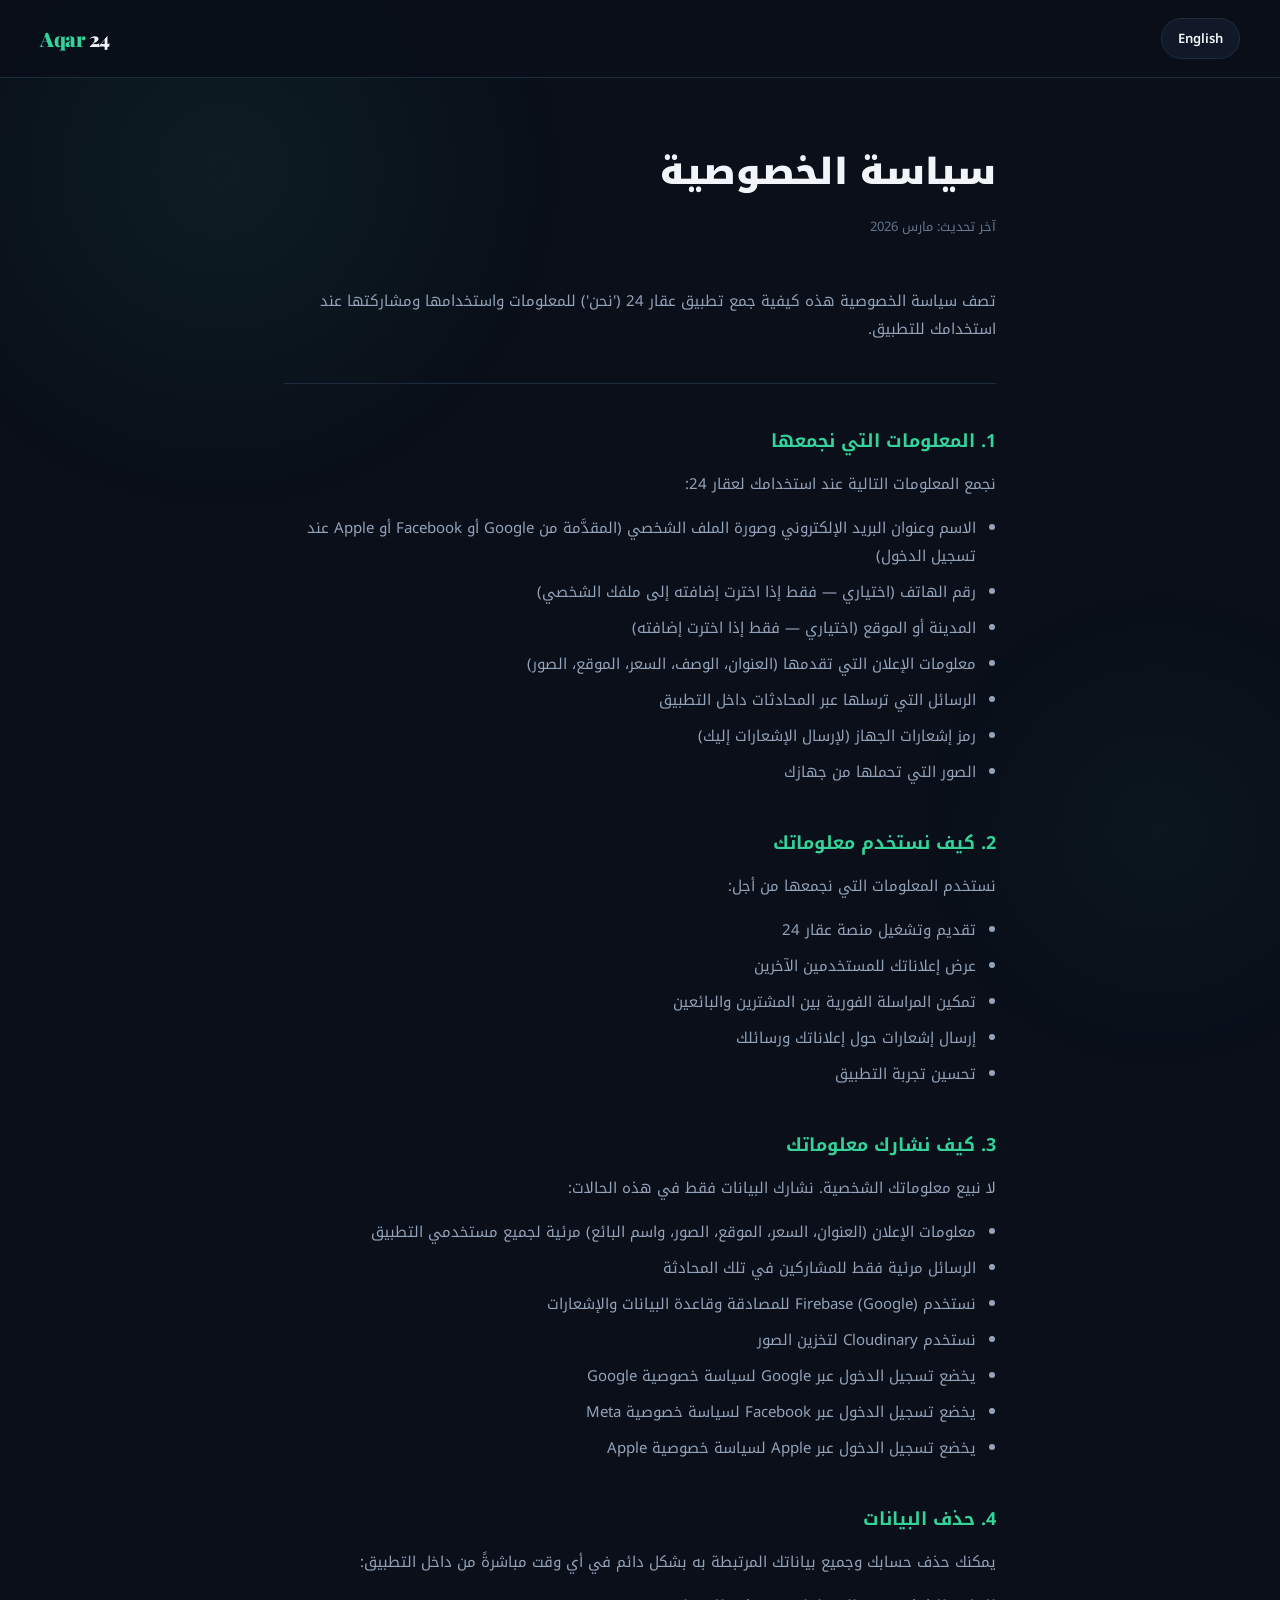
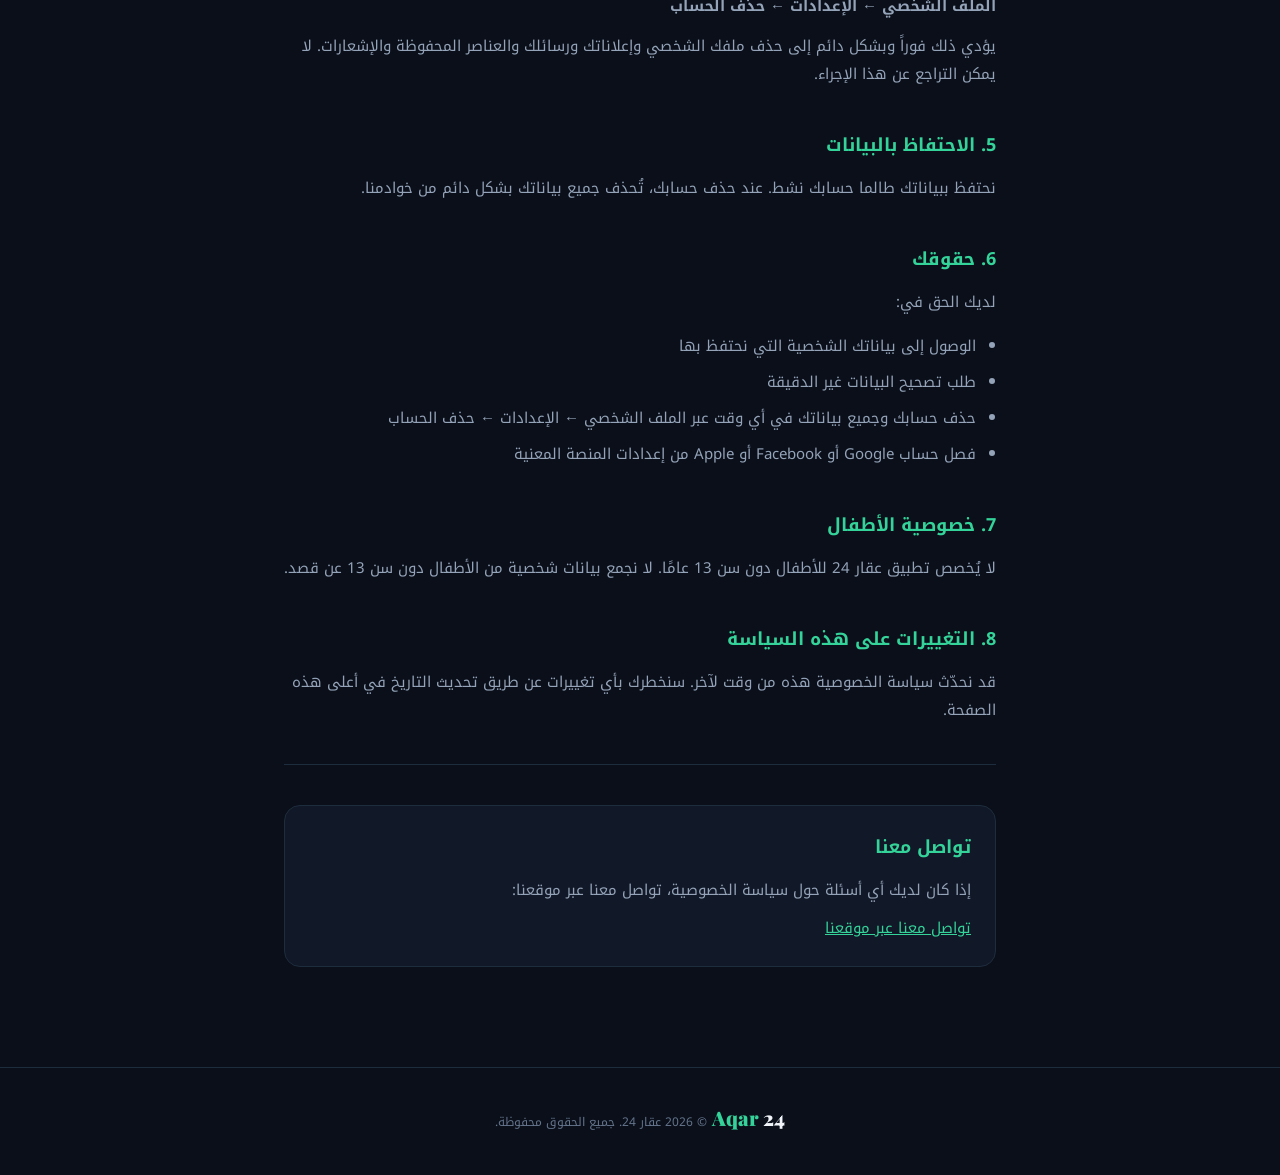
==== commit a3819560: "Rename app to Aqar 24 and apply various fixes" ====
--- a/privacy.html
+++ b/privacy.html
@@ -4,6 +4,9 @@
 <meta charset="UTF-8" />
 <meta name="viewport" content="width=device-width, initial-scale=1.0" />
 <title>Privacy Policy — Aqar 24</title>
+<link rel="icon" href="data:image/svg+xml,<svg xmlns='http://www.w3.org/2000/svg' viewBox='0 0 32 32'><rect width='32' height='32' rx='6' fill='%2334d399'/><text x='16' y='22' font-family='sans-serif' font-size='12' font-weight='900' fill='%23000' text-anchor='middle'>A24</text></svg>" />
+<link rel="preconnect" href="https://fonts.googleapis.com">
+<link rel="preconnect" href="https://fonts.gstatic.com" crossorigin>
 <link href="https://fonts.googleapis.com/css2?family=Playfair+Display:wght@700;900&family=DM+Sans:wght@300;400;500;600;700&family=Noto+Kufi+Arabic:wght@400;600;700&display=swap" rel="stylesheet">
 <link rel="stylesheet" href="style.css">
 </head>
@@ -61,7 +64,7 @@
 <p data-en="This immediately and permanently deletes your profile, listings, messages, saved items, and notifications. This action cannot be undone." data-ar="يؤدي ذلك فوراً وبشكل دائم إلى حذف ملفك الشخصي وإعلاناتك ورسائلك والعناصر المحفوظة والإشعارات. لا يمكن التراجع عن هذا الإجراء.">
         This immediately and permanently deletes your profile, listings, messages, saved items, and notifications. This action cannot be undone.
 </p>
-<h2 data-en="5. Data Retention" data-ar="5. الاحتفاظ بالبيانات">5. الاحتفاظ بالبيانات</h2>
+<h2 data-en="5. Data Retention" data-ar="5. الاحتفاظ بالبيانات">5. Data Retention</h2>
 <p data-en="We retain your data for as long as your account is active. When you delete your account, all your data is permanently removed from our servers." data-ar="نحتفظ ببياناتك طالما حسابك نشط. عند حذف حسابك، تُحذف جميع بياناتك بشكل دائم من خوادمنا.">
         We retain your data for as long as your account is active. When you delete your account, all your data is permanently removed from our servers.
 </p>
--- a/style.css
+++ b/style.css
@@ -1,5 +1,5 @@
 /* ============================================
-   AQAR عقار — Global Stylesheet
+   AQAR 24 — عقار 24 — Global Stylesheet
    ============================================ */
 
 *,
@@ -186,11 +186,13 @@
   transition: transform 0.25s ease;
 }
 
-.nav-links a:hover {
+.nav-links a:hover,
+.nav-links a.active {
   color: var(--text);
 }
 
-.nav-links a:hover::after {
+.nav-links a:hover::after,
+.nav-links a.active::after {
   transform: scaleX(1);
 }
 
@@ -915,6 +917,13 @@
   transform: translateY(0);
 }
 
+.form-error {
+  font-size: 12px;
+  color: #f87171;
+  margin-top: 5px;
+  min-height: 16px;
+}
+
 /* ============================================
    FOOTER
    ============================================ */
@@ -991,11 +1000,16 @@
    PRIVACY PAGE SPECIFIC
    ============================================ */
 .privacy-nav {
+  position: sticky;
+  top: 0;
+  z-index: 100;
   display: flex;
   align-items: center;
   justify-content: space-between;
   padding: 18px 40px;
   background: rgba(10, 15, 26, 0.95);
+  backdrop-filter: blur(24px);
+  -webkit-backdrop-filter: blur(24px);
   border-bottom: 1px solid var(--border);
   direction: ltr;
 }
@@ -1140,7 +1154,6 @@
   }
 
   .privacy-nav {
-    top: 36px;
     padding: 12px 18px;
   }
 
